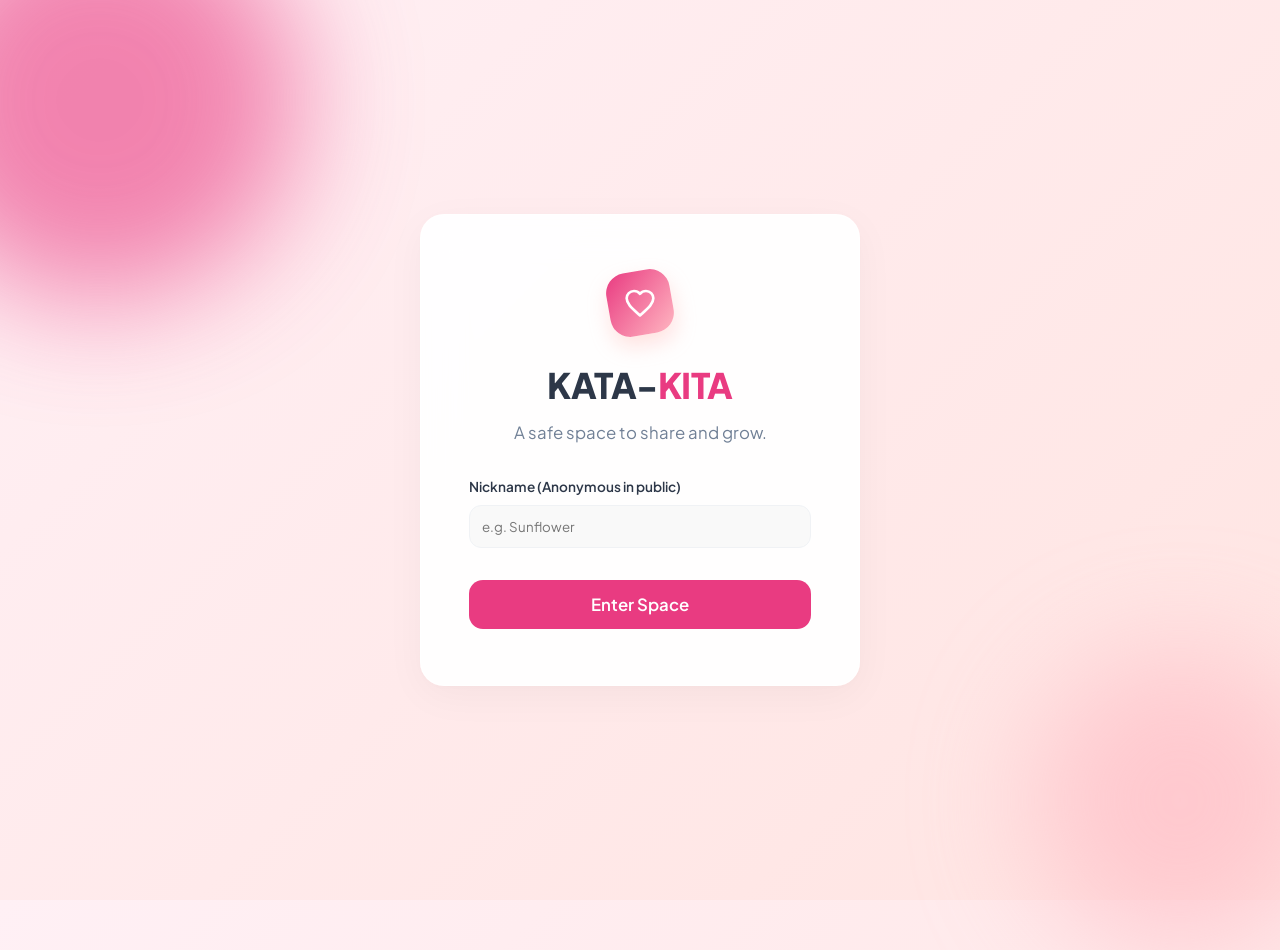
==== pages/beranda.html @ 0129d8e1 "first commit" ====
<!DOCTYPE html>
<html lang="en">

<head>
    <meta charset="UTF-8">
    <meta name="viewport" content="width=device-width, initial-scale=1.0">
    <title>Home - KATA-KITA</title>
    <link rel="stylesheet" href="../css/global.css">
    <link rel="stylesheet" href="../css/beranda.css">
</head>

<body>
    <div class="dashboard-wrapper">
        <!-- Sidebar -->
        <aside class="sidebar">
            <div class="sidebar-logo">
                <svg xmlns="http://www.w3.org/2000/svg" width="28" height="28" viewBox="0 0 24 24" fill="none" stroke="currentColor" stroke-width="2" stroke-linecap="round" stroke-linejoin="round"><path d="M21 15a2 2 0 0 1-2 2H7l-4 4V5a2 2 0 0 1 2-2h14a2 2 0 0 1 2 2z"></path></svg>
                KATA-KITA
            </div>

            <div class="nav-section">
                <p class="nav-label">My Projects</p>
                <ul class="sidebar-nav">
                    <li>
                        <a href="myspace.html">
                            <span class="dot green"></span>
                            <span>My Space</span>
                        </a>
                    </li>
                    <li>
                        <a href="library.html">
                            <span class="dot orange"></span>
                            <span>Education</span>
                        </a>
                    </li>
                    <li>
                        <a href="gratitude.html">
                            <span class="dot purple"></span>
                            <span>Gratitude Wall</span>
                        </a>
                    </li>
                    <li>
                        <a href="comfort.html">
                            <span class="dot blue"></span>
                            <span>Comfort Zone</span>
                        </a>
                    </li>
                    <li>
                        <a href="beranda.html" class="active">
                            <span class="dot pink"></span>
                            <span>Kindness Feed</span>
                        </a>
                    </li>
                </ul>
            </div>

            <div class="sidebar-footer">
                <p class="nav-label">Utilities</p>
                <ul class="sidebar-nav">
                    <li><a href="#"><span class="dot"></span><span>Tasks</span></a></li>
                    <li><a href="#"><span class="dot"></span><span>Settings</span></a></li>
                    <li><a href="#"><span class="dot"></span><span>Rules</span></a></li>
                    <li><a href="#" class="logout-btn" id="logoutBtn"><span>Logout</span></a></li>
                </ul>
            </div>
        </aside>

        <!-- Main Content -->
        <main class="main-view">
            <header class="top-header">
                <div class="header-center header-title">
                    <span class="text-secondary" style="font-family: 'Caveat', cursive; font-size: 1.8rem; color: #4A154B; margin-right: 6px;">Express Feelings,</span> 
                    <span class="text-primary" style="font-size: 1.4rem; font-weight: 800; color: #E93B81;">Nurture the Soul.</span>
                    <span class="emoji-large" style="font-size: 1.5rem; margin-left: 4px;">🌱</span>
                </div>
                <div class="header-right">
                    <div class="header-icons">
                        <span title="Calendar">
                            <svg width="20" height="20" viewBox="0 0 24 24" fill="none" stroke="currentColor" stroke-width="2" stroke-linecap="round" stroke-linejoin="round"><rect x="3" y="4" width="18" height="18" rx="2" ry="2"></rect><line x1="16" y1="2" x2="16" y2="6"></line><line x1="8" y1="2" x2="8" y2="6"></line><line x1="3" y1="10" x2="21" y2="10"></line></svg>
                        </span>
                        <span title="Chat">
                            <svg width="20" height="20" viewBox="0 0 24 24" fill="none" stroke="currentColor" stroke-width="2" stroke-linecap="round" stroke-linejoin="round"><path d="M21 15a2 2 0 0 1-2 2H7l-4 4V5a2 2 0 0 1 2-2h14a2 2 0 0 1 2 2z"></path></svg>
                        </span>
                        <span title="Notifications">
                            <svg width="20" height="20" viewBox="0 0 24 24" fill="none" stroke="currentColor" stroke-width="2" stroke-linecap="round" stroke-linejoin="round"><path d="M18 8A6 6 0 0 0 6 8c0 7-3 9-3 9h18s-3-2-3-9"></path><path d="M13.73 21a2 2 0 0 1-3.46 0"></path></svg>
                        </span>
                    </div>
                    <div class="user-profile">
                        <div class="user-info">
                            <div class="user-name" id="userNameProfile">User</div>
                            <div class="points-badge">
                                <span>⭐</span>
                                <span id="userPoints">0</span> Stars
                            </div>
                        </div>
                        <div class="profile-avatar">👤</div>
                        <svg width="16" height="16" viewBox="0 0 24 24" fill="none" stroke="currentColor" stroke-width="2" stroke-linecap="round" stroke-linejoin="round" style="color: var(--color-text-muted); margin-left: -4px;"><polyline points="6 9 12 15 18 9"></polyline></svg>
                    </div>
                </div>
            </header>

            <div class="page-container animate-fade-in">
                <div class="feed-intro">
                    <h1>Kindness Feed</h1>
                    <p>A small space full of kindness</p>
                </div>

                <div class="feed-filters">
                    <div class="filter-group">
                        <button class="filter-btn active" data-filter="all">All</button>
                        <button class="filter-btn" data-filter="popular">Popular</button>
                        <button class="filter-btn" data-filter="happy">Happy</button>
                        <button class="filter-btn" data-filter="sad">Sad</button>
                    </div>
                </div>

                <div id="feedPosts" class="feed-posts">
                    <!-- Posts populated via JS -->
                </div>
            </div>
        </main>
    </div>

    <!-- Floating Action Button -->
    <button class="fab" id="openComposeBtn">
        <svg xmlns="http://www.w3.org/2000/svg" width="28" height="28" viewBox="0 0 24 24" fill="none" stroke="currentColor" stroke-width="2" stroke-linecap="round" stroke-linejoin="round"><path d="M12 20h9"/><path d="M16.5 3.5a2.121 2.121 0 0 1 3 3L7 19l-4 1 1-4L16.5 3.5z"/></svg>
    </button>

    <!-- Modal for Post Creation -->
    <div id="composeModal" class="modal">
        <div class="modal-content card">
            <h2 class="modal-title">Send Kindness</h2>
            <p class="modal-subtitle">Share words of encouragement anonymously.</p>
            <form id="postForm" class="compose-form">
                <div class="input-group">
                    <label>Post Mood</label>
                    <select id="postMood" required>
                        <option value="happy">Happy ✨</option>
                        <option value="sad">Sad 🌧️</option>
                        <option value="anxious">Anxious 🌪️</option>
                        <option value="comfort">Comforting 🌻</option>
                    </select>
                </div>
                <div class="input-group">
                    <label>Kindness Message</label>
                    <textarea id="postContent" placeholder="Write here..." required rows="4"></textarea>
                </div>
                <div class="modal-actions">
                    <button type="button" class="btn btn-secondary" id="closeModal">Cancel</button>
                    <button type="submit" class="btn btn-primary">Send (+10 pts)</button>
                </div>
            </form>
        </div>
    </div>

    <script src="../js/main.js"></script>
    <script src="../js/forum.js"></script>
</body>
</html>
---- css/global.css ----
@import url('https://fonts.googleapis.com/css2?family=Plus+Jakarta+Sans:wght@400;500;600;700&display=swap');

:root {
  /* Dashboard Color Palette */
  --color-primary: #E93B81; /* Main Pink */
  --color-bg-sidebar: #FFFFFF;
  --color-bg-page: #FDFBFC;
  --color-border: #F0F2F5;
  --color-text-main: #2D3748;
  --color-text-muted: #718096;
  
  /* Additional theme colors for landing/login pages */
  --color-bg-primary: #FFF0F5;
  --color-secondary: #FFE4E1;
  --color-accent: #FFB6C1;
  
  /* Fonts */
  --font-heading: 'Plus Jakarta Sans', sans-serif;
  
  --sidebar-width: 240px;
  --header-height: 72px;
  
  --radius-sm: 8px;
  --radius-md: 16px;
  --radius-lg: 24px;
}

* {
  margin: 0;
  padding: 0;
  box-sizing: border-box;
}

body {
  font-family: 'Plus Jakarta Sans', sans-serif;
  background-color: var(--color-bg-page);
  color: var(--color-text-main);
  line-height: 1.5;
  overflow: hidden; /* Main wrapper handles scrolling */
}

/* Dashboard Wrapper */
.dashboard-wrapper {
  display: flex;
  height: 100vh;
  width: 100vw;
}

/* Sidebar */
.sidebar {
  width: var(--sidebar-width);
  background: var(--color-bg-sidebar);
  border-right: 1px solid var(--color-border);
  display: flex;
  flex-direction: column;
  padding: 32px 0;
  z-index: 100;
}

.sidebar-logo {
  padding: 0 24px;
  margin-bottom: 40px;
  display: flex;
  align-items: center;
  gap: 10px;
  font-family: var(--font-heading);
  font-size: 1.3rem;
  font-weight: 800;
  color: var(--color-primary);
}

.sidebar-logo img {
  height: 48px;
}

.nav-section {
  padding: 0 16px;
  flex-grow: 1;
}

.nav-label {
  font-size: 0.7rem;
  font-weight: 700;
  text-transform: uppercase;
  color: var(--color-text-muted);
  margin-bottom: 12px;
  padding-left: 8px;
  letter-spacing: 0.5px;
}

.sidebar-nav {
  list-style: none;
}

.sidebar-nav li {
  margin-bottom: 4px;
}

.sidebar-nav a {
  display: flex;
  align-items: center;
  gap: 12px;
  padding: 10px 14px;
  border-radius: 12px;
  font-size: 0.9rem;
  font-weight: 600;
  color: var(--color-text-muted);
  transition: all 0.2s ease;
}

.sidebar-nav a:hover {
  background: #FEEFF5;
  color: var(--color-primary);
}

.sidebar-nav a.active {
  background: #FEEDF4;
  color: var(--color-primary);
  font-weight: 600;
}

.dot {
  width: 10px;
  height: 10px;
  border-radius: 50%;
  flex-shrink: 0;
}

.dot.green { background: #48BB78; }
.dot.orange { background: #ED8936; }
.dot.purple { background: #9F7AEA; }
.dot.blue { background: #4299E1; }
.dot.pink { background: #E93B81; }

.sidebar-footer {
  padding: 24px 16px 0;
  border-top: 1px solid var(--color-border);
}

/* Main Content Area */
.main-view {
  flex-grow: 1;
  display: flex;
  flex-direction: column;
  height: 100vh;
  overflow-y: auto;
}

/* Top Header */
.top-header {
  height: var(--header-height);
  display: flex;
  align-items: center;
  justify-content: space-between;
  padding: 0 32px;
  border-bottom: 1px solid var(--color-border);
  background: white;
  position: sticky;
  top: 0;
  z-index: 90;
}

.header-center {
  flex-grow: 1;
  display: flex;
  justify-content: center;
}

.header-center img {
  height: 40px;
}

.header-right {
  display: flex;
  align-items: center;
  gap: 24px;
}

.header-icons {
  display: flex;
  gap: 8px;
  color: var(--color-text-muted);
}

.header-icons span {
  cursor: pointer;
  font-size: 1.25rem;
  transition: all 0.2s ease;
  display: flex;
  align-items: center;
  justify-content: center;
  width: 40px;
  height: 40px;
  border-radius: 50%;
}

.header-icons span:hover {
  background: #F7FAFC;
  color: var(--color-primary);
  transform: translateY(-2px);
}

.user-profile {
  display: flex;
  align-items: center;
  gap: 12px;
}

.user-info {
  display: flex;
  flex-direction: column;
  align-items: flex-end;
}

.user-name {
  font-size: 0.85rem;
  font-weight: 600;
  color: var(--color-text-main);
  line-height: 1.2;
}

.points-badge {
  display: flex;
  align-items: center;
  gap: 4px;
  font-size: 0.75rem;
  color: var(--color-text-muted);
  margin-top: 2px;
}

.points-badge span:first-child {
  color: #F6AD55; /* Yellow star */
}

.profile-avatar {
  width: 40px;
  height: 40px;
  border-radius: 50%;
  background: #E93B81;
  display: flex;
  align-items: center;
  justify-content: center;
  color: white;
  font-size: 1.2rem;
}

/* Container & Page Layout */
.page-container,
.container {
  padding: 32px;
  max-width: 1200px;
  margin: 0 auto;
  width: 100%;
}

.animate-fade-in {
  animation: fadeIn 0.5s ease;
}

@keyframes fadeIn {
  from { opacity: 0; transform: translateY(10px); }
  to { opacity: 1; transform: translateY(0); }
}

/* Common Card */
.card {
  background: white;
  border-radius: var(--radius-md);
  padding: 24px;
  box-shadow: 0 2px 12px rgba(0,0,0,0.04);
  border: 1px solid var(--color-border);
}

/* FAB */
.fab {
  position: fixed;
  bottom: 32px;
  right: 32px;
  width: 64px;
  height: 64px;
  background: var(--color-primary);
  color: white;
  border-radius: 50%;
  border: none;
  cursor: pointer;
  box-shadow: 0 8px 32px rgba(233, 59, 129, 0.3);
  display: flex;
  align-items: center;
  justify-content: center;
  z-index: 200;
  transition: all 0.3s cubic-bezier(0.175, 0.885, 0.32, 1.275);
}

.fab:hover {
  transform: scale(1.1) rotate(5deg);
  box-shadow: 0 10px 25px rgba(233, 59, 129, 0.3);
  border: 2px solid rgba(255, 255, 255, 0.3);
}

/* Responsive */
@media (max-width: 1024px) {
  --sidebar-width: 80px;
  .nav-label, .sidebar-nav span, .user-name { display: none; }
  .sidebar-logo { padding: 0; display: flex; justify-content: center; }
}

/* Legacy Navbar Rules for Non-Dashboard Pages (Backwards Compatibility) */

/* Helper Text Classes */
.text-primary { color: var(--color-primary); }
.text-secondary { color: #6B46C1; }
.text-muted { color: var(--color-text-muted); }
.emoji-large { font-size: 1.8rem; }

/* Header Formatting */
.header-title {
  font-family: var(--font-heading);
  font-size: 1.5rem;
  font-weight: 700;
  display: flex;
  align-items: center;
  gap: 8px;
}

/* Modals */
.modal {
  display: none;
  position: fixed;
  top: 0;
  left: 0;
  width: 100%;
  height: 100%;
  background: rgba(0,0,0,0.5);
  z-index: 1000;
  justify-content: center;
  align-items: center;
}

.modal-content {
  width: 90%;
  max-width: 500px;
  position: relative;
  border-radius: var(--radius-lg);
  padding: 32px;
}

.modal-title {
  font-family: var(--font-heading);
  margin-bottom: 8px;
  color: var(--color-text-main);
}

.modal-subtitle {
  color: var(--color-text-muted);
  font-size: 0.9rem;
  margin-bottom: 20px;
}

/* Form Styles */
.compose-form {
  margin-top: 20px;
}

.input-group {
  margin-bottom: 20px;
  display: flex;
  flex-direction: column;
  gap: 8px;
}

.input-group label {
  font-weight: 600;
  font-size: 0.85rem;
  color: var(--color-text-main);
}

.input-group select,
.input-group input,
.input-group textarea {
  width: 100%;
  padding: 12px;
  border-radius: 12px;
  border: 1px solid var(--color-border);
  background: #f9f9f9;
  font-family: inherit;
  transition: border-color 0.2s ease;
}

.input-group select:focus,
.input-group input:focus,
.input-group textarea:focus {
  outline: none;
  border-color: var(--color-primary);
}

.input-group textarea {
  resize: vertical;
  min-height: 100px;
}

.modal-actions {
  display: flex;
  gap: 12px;
  justify-content: flex-end;
  margin-top: 24px;
}

.btn {
  padding: 10px 24px;
  border-radius: 20px;
  font-weight: 600;
  cursor: pointer;
  transition: all 0.2s ease;
  font-family: inherit;
  border: none;
}

.btn-primary {
  background: var(--color-primary);
  color: white;
}

.btn-primary:hover {
  background: #D53272;
}

.btn-secondary {
  background: white;
  border: 1px solid #ddd;
  color: var(--color-text-main);
}

.btn-secondary:hover {
  background: #f0f0f0;
}
---- css/beranda.css ----
/* beranda.css - Specific styles for the Kindness Feed Dashboard */

.feed-intro h1 {
    font-size: 2rem;
    color: var(--color-primary);
    margin-bottom: 4px;
}

.feed-intro p {
    color: var(--color-text-muted);
    font-size: 1.1rem;
}

.filter-btn {
    font-family: inherit;
    font-weight: 600;
    transition: all 0.2s ease;
    color: var(--color-text-muted);
    border: none;
    background: none;
    padding: 8px 20px;
    border-radius: 20px;
    cursor: pointer;
}

.feed-filters {
    margin-top: 24px;
}

.filter-group {
    display: flex;
    gap: 10px;
    background: white;
    padding: 5px;
    border-radius: 30px;
    box-shadow: 0 2px 10px rgba(0,0,0,0.05);
    width: fit-content;
}


.filter-btn:hover {
    color: var(--color-primary);
}

.filter-btn.active {
    background: var(--color-primary) !important;
    color: white !important;
    box-shadow: 0 4px 12px rgba(233, 59, 129, 0.2);
}

.feed-posts {
    /* Responsive Masonry-like grid */
    display: grid;
    grid-template-columns: repeat(auto-fill, minmax(350px, 1fr));
    gap: 24px;
    margin-top: 32px;
}

/* Post Card Styling to match screenshot */
.post {
    display: flex;
    flex-direction: column;
    padding: 24px;
    position: relative;
    border-radius: var(--radius-md);
    background: white;
    border: 1px solid var(--color-border);
    box-shadow: 0 10px 30px rgba(0,0,0,0.02);
    transition: transform 0.3s ease, box-shadow 0.3s ease;
    min-height: 200px;
}

.post:hover {
    transform: translateY(-4px);
    box-shadow: 0 15px 35px rgba(0,0,0,0.04);
}

.post-header {
    display: flex;
    align-items: center;
    gap: 12px;
    margin-bottom: 20px;
}

.post-avatar {
    width: 48px;
    height: 48px;
    border-radius: 50%;
    background: #FFDDEE;
    color: var(--color-primary);
    display: flex;
    align-items: center;
    justify-content: center;
    font-size: 1.4rem;
}

.post-author {
    font-weight: 700;
    font-size: 1rem;
}

.post-time {
    font-size: 0.8rem;
    color: var(--color-text-muted);
}

.post-content {
    font-size: 1.05rem;
    line-height: 1.6;
    color: #4A5568;
    margin-bottom: 24px;
    flex-grow: 1;
}

.post-footer {
    border-top: 1px solid #F0F2F5;
    padding-top: 16px;
    display: flex;
    gap: 20px;
}

.action-btn {
    display: flex;
    align-items: center;
    gap: 8px;
    background: none;
    border: none;
    cursor: pointer;
    font-size: 0.9rem;
    font-weight: 600;
    color: var(--color-text-muted);
    transition: color 0.2s;
}

.action-btn:hover {
    color: var(--color-primary);
}

.action-btn.liked {
    color: var(--color-primary);
}

.action-btn svg {
    width: 20px;
    height: 20px;
}

/* Specific Sidebar indicator for active page */
.sidebar-nav a.active .dot {
    box-shadow: 0 0 0 4px rgba(233, 59, 129, 0.1);
}

/* Modal Styling */
.modal {
    display: none;
    animation: fadeIn 0.3s ease;
}

.modal-content {
    animation: slideUp 0.3s ease;
}

@keyframes slideUp {
    from { transform: translateY(20px); opacity: 0; }
    to { transform: translateY(0); opacity: 1; }
}

@keyframes fadeIn {
    from { opacity: 0; }
    to { opacity: 1; }
}

/* Responsive Grid */
@media (max-width: 768px) {
    .feed-posts {
        grid-template-columns: 1fr;
    }
}
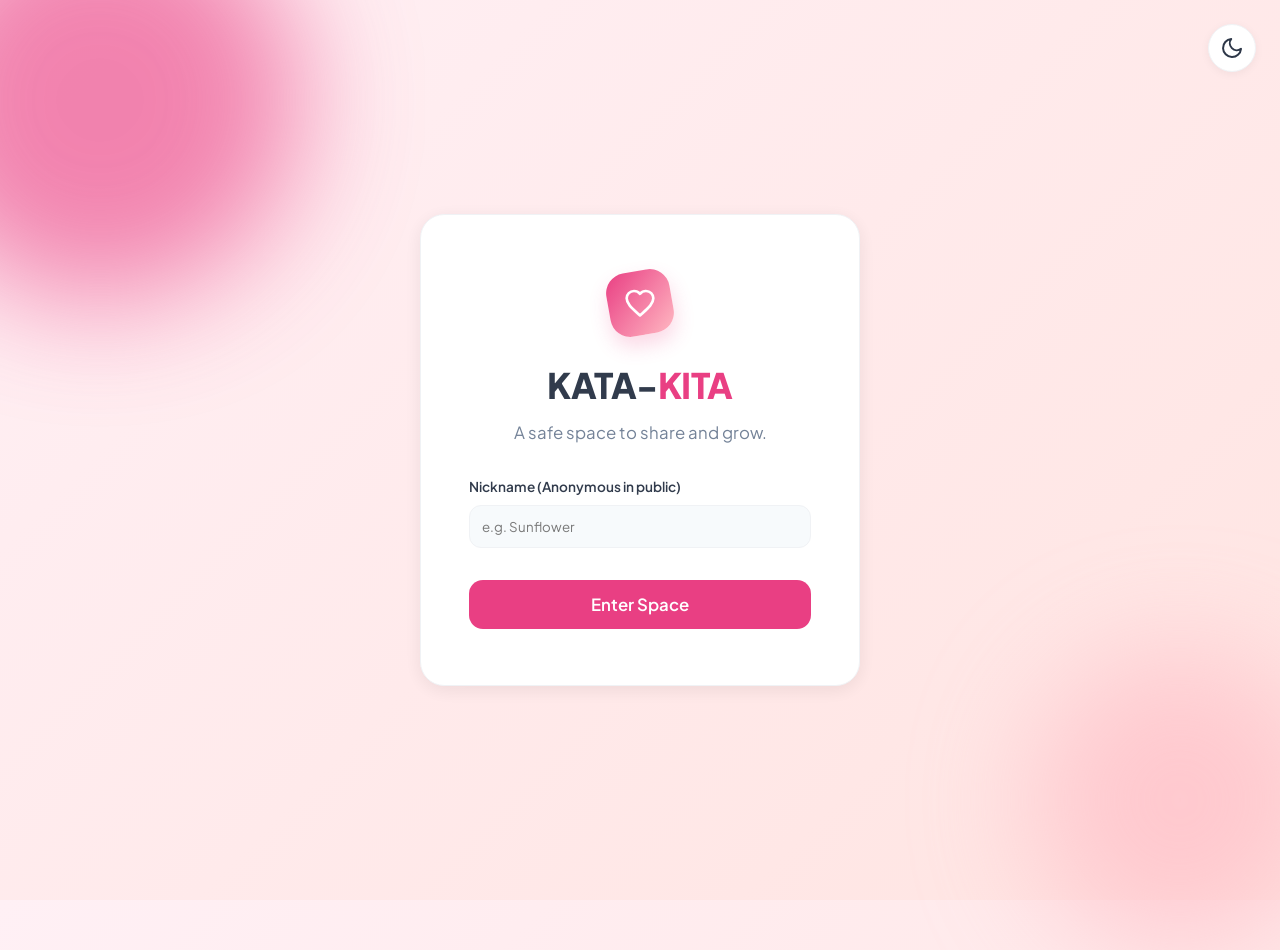
==== commit f7a4295d: "progress1: add feature dark mode and light mode" ====
--- a/pages/beranda.html
+++ b/pages/beranda.html
@@ -69,12 +69,16 @@
         <main class="main-view">
             <header class="top-header">
                 <div class="header-center header-title">
-                    <span class="text-secondary" style="font-family: 'Caveat', cursive; font-size: 1.8rem; color: #4A154B; margin-right: 6px;">Express Feelings,</span> 
-                    <span class="text-primary" style="font-size: 1.4rem; font-weight: 800; color: #E93B81;">Nurture the Soul.</span>
+                    <span class="text-secondary" style="font-family: 'Caveat', cursive; font-size: 1.8rem; margin-right: 6px;">Express Feelings,</span> 
+                    <span class="text-primary" style="font-size: 1.4rem; font-weight: 800;">Nurture the Soul.</span>
                     <span class="emoji-large" style="font-size: 1.5rem; margin-left: 4px;">🌱</span>
                 </div>
                 <div class="header-right">
                     <div class="header-icons">
+                        <span class="theme-toggle-btn" title="Toggle Theme">
+                            <svg class="moon-icon" width="20" height="20" viewBox="0 0 24 24" fill="none" stroke="currentColor" stroke-width="2" stroke-linecap="round" stroke-linejoin="round"><path d="M21 12.79A9 9 0 1 1 11.21 3 7 7 0 0 0 21 12.79z"></path></svg>
+                            <svg class="sun-icon" width="20" height="20" viewBox="0 0 24 24" fill="none" stroke="currentColor" stroke-width="2" stroke-linecap="round" stroke-linejoin="round"><circle cx="12" cy="12" r="5"></circle><line x1="12" y1="1" x2="12" y2="3"></line><line x1="12" y1="21" x2="12" y2="23"></line><line x1="4.22" y1="4.22" x2="5.64" y2="5.64"></line><line x1="18.36" y1="18.36" x2="19.78" y2="19.78"></line><line x1="1" y1="12" x2="3" y2="12"></line><line x1="21" y1="12" x2="23" y2="12"></line><line x1="4.22" y1="19.78" x2="5.64" y2="18.36"></line><line x1="18.36" y1="5.64" x2="19.78" y2="4.22"></line></svg>
+                        </span>
                         <span title="Calendar">
                             <svg width="20" height="20" viewBox="0 0 24 24" fill="none" stroke="currentColor" stroke-width="2" stroke-linecap="round" stroke-linejoin="round"><rect x="3" y="4" width="18" height="18" rx="2" ry="2"></rect><line x1="16" y1="2" x2="16" y2="6"></line><line x1="8" y1="2" x2="8" y2="6"></line><line x1="3" y1="10" x2="21" y2="10"></line></svg>
                         </span>
--- a/css/global.css
+++ b/css/global.css
@@ -1,29 +1,66 @@
 @import url('https://fonts.googleapis.com/css2?family=Plus+Jakarta+Sans:wght@400;500;600;700&display=swap');
 
 :root {
-  /* Dashboard Color Palette */
-  --color-primary: #E93B81; /* Main Pink */
+  /* Dashboard Color Palette - Shared/Constant */
+  --color-primary: #E93B81;
+  /* Main Pink */
+  --font-heading: 'Plus Jakarta Sans', sans-serif;
+
+  --sidebar-width: 240px;
+  --header-height: 72px;
+
+  --radius-sm: 8px;
+  --radius-md: 16px;
+  --radius-lg: 24px;
+
+  --transition-speed: 0.3s;
+}
+
+/* Light Theme (Default) */
+[data-theme="light"],
+:root:not([data-theme="dark"]) {
   --color-bg-sidebar: #FFFFFF;
   --color-bg-page: #FDFBFC;
   --color-border: #F0F2F5;
   --color-text-main: #2D3748;
   --color-text-muted: #718096;
-  
+
   /* Additional theme colors for landing/login pages */
   --color-bg-primary: #FFF0F5;
   --color-secondary: #FFE4E1;
   --color-accent: #FFB6C1;
-  
-  /* Fonts */
-  --font-heading: 'Plus Jakarta Sans', sans-serif;
-  
-  --sidebar-width: 240px;
-  --header-height: 72px;
-  
-  --radius-sm: 8px;
-  --radius-md: 16px;
-  --radius-lg: 24px;
-}
+
+  /* Missing variables used in components */
+  --color-bg-light: #F7FAFC;
+  --color-white: #FFFFFF;
+  --shadow-sm: 0 2px 10px rgba(0, 0, 0, 0.05);
+  --shadow-md: 0 4px 20px rgba(0, 0, 0, 0.08);
+  --header-bg: rgba(255, 255, 255, 0.9);
+  --card-bg: #FFFFFF;
+  --color-secondary-brand: #4A154B;
+}
+
+/* Dark Theme */
+[data-theme="dark"] {
+  --color-bg-sidebar: #1A202C;
+  --color-bg-page: #171923;
+  --color-border: #2D3748;
+  --color-text-main: #EDF2F7;
+  --color-text-muted: #A0AEC0;
+
+  --color-bg-primary: #2D1B24;
+  --color-secondary: #3D2B32;
+  --color-accent: #4D3B40;
+
+  --color-bg-light: #2D3748;
+  --color-white: #2D3748;
+  --shadow-sm: 0 2px 10px rgba(0, 0, 0, 0.3);
+  --shadow-md: 0 4px 20px rgba(0, 0, 0, 0.5);
+  --header-bg: rgba(26, 32, 44, 0.9);
+  --card-bg: #2D3748;
+  --color-secondary-brand: #E9D8FD;
+}
+
 
 * {
   margin: 0;
@@ -36,7 +73,9 @@
   background-color: var(--color-bg-page);
   color: var(--color-text-main);
   line-height: 1.5;
-  overflow: hidden; /* Main wrapper handles scrolling */
+  overflow: hidden;
+  /* Main wrapper handles scrolling */
+  transition: background-color var(--transition-speed) ease, color var(--transition-speed) ease;
 }
 
 /* Dashboard Wrapper */
@@ -126,11 +165,25 @@
   flex-shrink: 0;
 }
 
-.dot.green { background: #48BB78; }
-.dot.orange { background: #ED8936; }
-.dot.purple { background: #9F7AEA; }
-.dot.blue { background: #4299E1; }
-.dot.pink { background: #E93B81; }
+.dot.green {
+  background: #48BB78;
+}
+
+.dot.orange {
+  background: #ED8936;
+}
+
+.dot.purple {
+  background: #9F7AEA;
+}
+
+.dot.blue {
+  background: #4299E1;
+}
+
+.dot.pink {
+  background: #E93B81;
+}
 
 .sidebar-footer {
   padding: 24px 16px 0;
@@ -154,10 +207,12 @@
   justify-content: space-between;
   padding: 0 32px;
   border-bottom: 1px solid var(--color-border);
-  background: white;
+  background: var(--header-bg);
+  backdrop-filter: blur(10px);
   position: sticky;
   top: 0;
   z-index: 90;
+  transition: background var(--transition-speed) ease, border var(--transition-speed) ease;
 }
 
 .header-center {
@@ -229,7 +284,8 @@
 }
 
 .points-badge span:first-child {
-  color: #F6AD55; /* Yellow star */
+  color: #F6AD55;
+  /* Yellow star */
 }
 
 .profile-avatar {
@@ -258,17 +314,25 @@
 }
 
 @keyframes fadeIn {
-  from { opacity: 0; transform: translateY(10px); }
-  to { opacity: 1; transform: translateY(0); }
+  from {
+    opacity: 0;
+    transform: translateY(10px);
+  }
+
+  to {
+    opacity: 1;
+    transform: translateY(0);
+  }
 }
 
 /* Common Card */
 .card {
-  background: white;
+  background: var(--card-bg);
   border-radius: var(--radius-md);
   padding: 24px;
-  box-shadow: 0 2px 12px rgba(0,0,0,0.04);
+  box-shadow: var(--shadow-sm);
   border: 1px solid var(--color-border);
+  transition: background var(--transition-speed) ease, border var(--transition-speed) ease, box-shadow var(--transition-speed) ease;
 }
 
 /* FAB */
@@ -299,18 +363,41 @@
 
 /* Responsive */
 @media (max-width: 1024px) {
-  --sidebar-width: 80px;
-  .nav-label, .sidebar-nav span, .user-name { display: none; }
-  .sidebar-logo { padding: 0; display: flex; justify-content: center; }
+  :root {
+    --sidebar-width: 80px;
+  }
+
+  .nav-label,
+  .sidebar-nav span,
+  .user-name {
+    display: none;
+  }
+
+  .sidebar-logo {
+    padding: 0;
+    display: flex;
+    justify-content: center;
+  }
 }
 
 /* Legacy Navbar Rules for Non-Dashboard Pages (Backwards Compatibility) */
 
 /* Helper Text Classes */
-.text-primary { color: var(--color-primary); }
-.text-secondary { color: #6B46C1; }
-.text-muted { color: var(--color-text-muted); }
-.emoji-large { font-size: 1.8rem; }
+.text-primary {
+  color: var(--color-primary);
+}
+
+.text-secondary {
+  color: var(--color-secondary-brand);
+}
+
+.text-muted {
+  color: var(--color-text-muted);
+}
+
+.emoji-large {
+  font-size: 1.8rem;
+}
 
 /* Header Formatting */
 .header-title {
@@ -330,7 +417,7 @@
   left: 0;
   width: 100%;
   height: 100%;
-  background: rgba(0,0,0,0.5);
+  background: rgba(0, 0, 0, 0.5);
   z-index: 1000;
   justify-content: center;
   align-items: center;
@@ -381,9 +468,10 @@
   padding: 12px;
   border-radius: 12px;
   border: 1px solid var(--color-border);
-  background: #f9f9f9;
+  background: var(--color-bg-light);
+  color: var(--color-text-main);
   font-family: inherit;
-  transition: border-color 0.2s ease;
+  transition: border-color 0.2s ease, background var(--transition-speed) ease, color var(--transition-speed) ease;
 }
 
 .input-group select:focus,
@@ -425,12 +513,32 @@
 }
 
 .btn-secondary {
-  background: white;
-  border: 1px solid #ddd;
+  background: var(--card-bg);
+  border: 1px solid var(--color-border);
   color: var(--color-text-main);
 }
 
 .btn-secondary:hover {
-  background: #f0f0f0;
-}
-
+  background: var(--color-bg-light);
+}
+
+/* Theme Toggle Specifics */
+.theme-toggle-btn .sun-icon {
+  display: none;
+}
+
+.theme-toggle-btn .moon-icon {
+  display: block;
+}
+
+[data-theme="dark"] .theme-toggle-btn .sun-icon {
+  display: block;
+}
+
+[data-theme="dark"] .theme-toggle-btn .moon-icon {
+  display: none;
+}
+
+[data-theme="dark"] .theme-toggle-btn {
+  color: #F6AD55;
+}
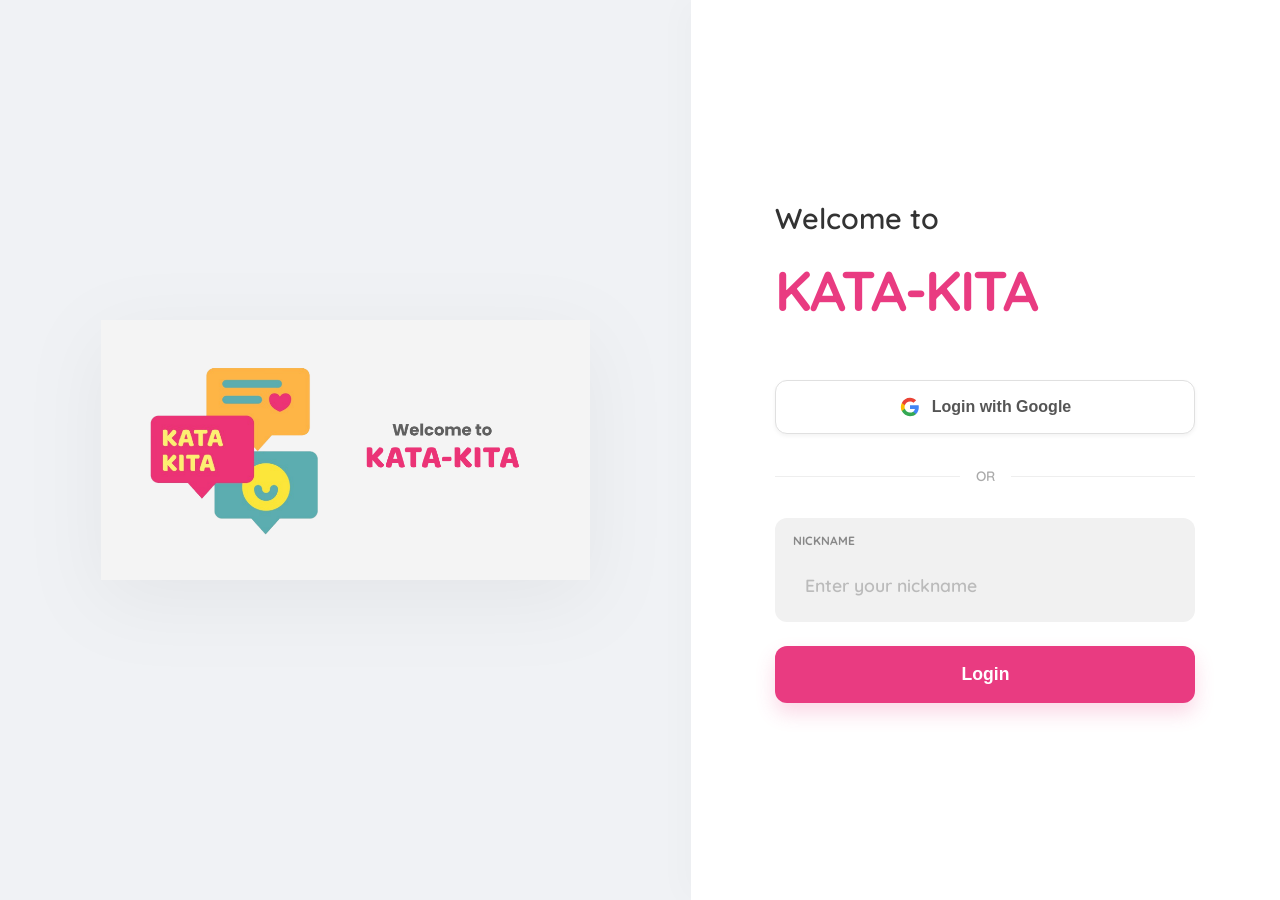
==== commit 5fc51483: "exiaedit" ====
--- a/pages/beranda.html
+++ b/pages/beranda.html
@@ -7,6 +7,8 @@
     <title>Home - KATA-KITA</title>
     <link rel="stylesheet" href="../css/global.css">
     <link rel="stylesheet" href="../css/beranda.css">
+    <script src="../js/translations.js"></script>
+    <script src="../js/main.js" defer></script>
 </head>
 
 <body>
@@ -14,53 +16,51 @@
         <!-- Sidebar -->
         <aside class="sidebar">
             <div class="sidebar-logo">
-                <svg xmlns="http://www.w3.org/2000/svg" width="28" height="28" viewBox="0 0 24 24" fill="none" stroke="currentColor" stroke-width="2" stroke-linecap="round" stroke-linejoin="round"><path d="M21 15a2 2 0 0 1-2 2H7l-4 4V5a2 2 0 0 1 2-2h14a2 2 0 0 1 2 2z"></path></svg>
-                KATA-KITA
+                <img src="../images/KATA-KITA.png" alt="KATA-KITA Logo">
             </div>
 
             <div class="nav-section">
-                <p class="nav-label">My Projects</p>
+                
                 <ul class="sidebar-nav">
                     <li>
                         <a href="myspace.html">
                             <span class="dot green"></span>
-                            <span>My Space</span>
+                            <span data-i18n="nav_myspace">My Space</span>
                         </a>
                     </li>
                     <li>
                         <a href="library.html">
                             <span class="dot orange"></span>
-                            <span>Education</span>
+                            <span data-i18n="nav_library">Education</span>
                         </a>
                     </li>
                     <li>
                         <a href="gratitude.html">
                             <span class="dot purple"></span>
-                            <span>Gratitude Wall</span>
+                            <span data-i18n="nav_gratitude">Gratitude Wall</span>
                         </a>
                     </li>
                     <li>
                         <a href="comfort.html">
                             <span class="dot blue"></span>
-                            <span>Comfort Zone</span>
+                            <span data-i18n="nav_comfort">Comfort Zone</span>
                         </a>
                     </li>
                     <li>
                         <a href="beranda.html" class="active">
                             <span class="dot pink"></span>
-                            <span>Kindness Feed</span>
+                            <span data-i18n="nav_home">Kindness Feed</span>
                         </a>
                     </li>
                 </ul>
             </div>
 
             <div class="sidebar-footer">
-                <p class="nav-label">Utilities</p>
                 <ul class="sidebar-nav">
-                    <li><a href="#"><span class="dot"></span><span>Tasks</span></a></li>
-                    <li><a href="#"><span class="dot"></span><span>Settings</span></a></li>
-                    <li><a href="#"><span class="dot"></span><span>Rules</span></a></li>
-                    <li><a href="#" class="logout-btn" id="logoutBtn"><span>Logout</span></a></li>
+                    <li><a href="settings.html"><svg width="20" height="20" viewBox="0 0 24 24" fill="none" stroke="currentColor" stroke-width="2" stroke-linecap="round" stroke-linejoin="round" class="sidebar-icon"><circle cx="12" cy="12" r="3"></circle><path d="M19.4 15a1.65 1.65 0 0 0 .33 1.82l.06.06a2 2 0 0 1 0 2.83 2 2 0 0 1-2.83 0l-.06-.06a1.65 1.65 0 0 0-1.82-.33 1.65 1.65 0 0 0-1 1.51V21a2 2 0 0 1-2 2 2 2 0 0 1-2-2v-.09A1.65 1.65 0 0 0 9 19.4a1.65 1.65 0 0 0-1.82.33l-.06.06a2 2 0 0 1-2.83 0 2 2 0 0 1 0-2.83l.06-.06a1.65 1.65 0 0 0 .33-1.82 1.65 1.65 0 0 0-1.51-1H3a2 2 0 0 1-2-2 2 2 0 0 1 2-2h.09A1.65 1.65 0 0 0 4.6 9a1.65 1.65 0 0 0-.33-1.82l-.06-.06a2 2 0 0 1 0-2.83 2 2 0 0 1 2.83 0l.06.06a1.65 1.65 0 0 0 1.82.33H9a1.65 1.65 0 0 0 1-1.51V3a2 2 0 0 1 2-2 2 2 0 0 1 2 2v.09a1.65 1.65 0 0 0 1 1.51 1.65 1.65 0 0 0 1.82-.33l.06-.06a2 2 0 0 1 2.83 0 2 2 0 0 1 0 2.83l-.06.06a1.65 1.65 0 0 0-.33 1.82V9a1.65 1.65 0 0 0 1.51 1H21a2 2 0 0 1 2 2 2 2 0 0 1-2 2h-.09a1.65 1.65 0 0 0-1.51 1z"></path></svg><span data-i18n="nav_settings">Settings</span></a></li>
+                    <li><a href="rules.html"><svg width="20" height="20" viewBox="0 0 24 24" fill="none" stroke="currentColor" stroke-width="2" stroke-linecap="round" stroke-linejoin="round" class="sidebar-icon"><rect x="3" y="3" width="7" height="7"></rect><rect x="14" y="3" width="7" height="7"></rect><rect x="14" y="14" width="7" height="7"></rect><rect x="3" y="14" width="7" height="7"></rect></svg><span data-i18n="nav_rules">Rules</span></a></li>
+                    <li><a href="tasks.html"><svg width="20" height="20" viewBox="0 0 24 24" fill="none" stroke="currentColor" stroke-width="2" stroke-linecap="round" stroke-linejoin="round" class="sidebar-icon"><polyline points="9 11 12 14 22 4"></polyline><path d="M21 12v7a2 2 0 0 1-2 2H5a2 2 0 0 1-2-2V5a2 2 0 0 1 2-2h11"></path></svg><span data-i18n="nav_tasks">Tasks</span></a></li>
+                    <li><a href="#" class="logout-btn" id="logoutBtn"><span data-i18n="nav_logout">Logout</span></a></li>
                 </ul>
             </div>
         </aside>
@@ -69,52 +69,75 @@
         <main class="main-view">
             <header class="top-header">
                 <div class="header-center header-title">
-                    <span class="text-secondary" style="font-family: 'Caveat', cursive; font-size: 1.8rem; margin-right: 6px;">Express Feelings,</span> 
-                    <span class="text-primary" style="font-size: 1.4rem; font-weight: 800;">Nurture the Soul.</span>
-                    <span class="emoji-large" style="font-size: 1.5rem; margin-left: 4px;">🌱</span>
                 </div>
                 <div class="header-right">
                     <div class="header-icons">
                         <span class="theme-toggle-btn" title="Toggle Theme">
-                            <svg class="moon-icon" width="20" height="20" viewBox="0 0 24 24" fill="none" stroke="currentColor" stroke-width="2" stroke-linecap="round" stroke-linejoin="round"><path d="M21 12.79A9 9 0 1 1 11.21 3 7 7 0 0 0 21 12.79z"></path></svg>
-                            <svg class="sun-icon" width="20" height="20" viewBox="0 0 24 24" fill="none" stroke="currentColor" stroke-width="2" stroke-linecap="round" stroke-linejoin="round"><circle cx="12" cy="12" r="5"></circle><line x1="12" y1="1" x2="12" y2="3"></line><line x1="12" y1="21" x2="12" y2="23"></line><line x1="4.22" y1="4.22" x2="5.64" y2="5.64"></line><line x1="18.36" y1="18.36" x2="19.78" y2="19.78"></line><line x1="1" y1="12" x2="3" y2="12"></line><line x1="21" y1="12" x2="23" y2="12"></line><line x1="4.22" y1="19.78" x2="5.64" y2="18.36"></line><line x1="18.36" y1="5.64" x2="19.78" y2="4.22"></line></svg>
+                            <svg class="moon-icon" width="20" height="20" viewBox="0 0 24 24" fill="none"
+                                stroke="currentColor" stroke-width="2" stroke-linecap="round" stroke-linejoin="round">
+                                <path d="M21 12.79A9 9 0 1 1 11.21 3 7 7 0 0 0 21 12.79z"></path>
+                            </svg>
+                            <svg class="sun-icon" width="20" height="20" viewBox="0 0 24 24" fill="none"
+                                stroke="currentColor" stroke-width="2" stroke-linecap="round" stroke-linejoin="round">
+                                <circle cx="12" cy="12" r="5"></circle>
+                                <line x1="12" y1="1" x2="12" y2="3"></line>
+                                <line x1="12" y1="21" x2="12" y2="23"></line>
+                                <line x1="4.22" y1="4.22" x2="5.64" y2="5.64"></line>
+                                <line x1="18.36" y1="18.36" x2="19.78" y2="19.78"></line>
+                                <line x1="1" y1="12" x2="3" y2="12"></line>
+                                <line x1="21" y1="12" x2="23" y2="12"></line>
+                                <line x1="4.22" y1="19.78" x2="5.64" y2="18.36"></line>
+                                <line x1="18.36" y1="5.64" x2="19.78" y2="4.22"></line>
+                            </svg>
                         </span>
-                        <span title="Calendar">
-                            <svg width="20" height="20" viewBox="0 0 24 24" fill="none" stroke="currentColor" stroke-width="2" stroke-linecap="round" stroke-linejoin="round"><rect x="3" y="4" width="18" height="18" rx="2" ry="2"></rect><line x1="16" y1="2" x2="16" y2="6"></line><line x1="8" y1="2" x2="8" y2="6"></line><line x1="3" y1="10" x2="21" y2="10"></line></svg>
+                        <span title="Calendar" id="headerCalendar">
+                            <svg width="20" height="20" viewBox="0 0 24 24" fill="none" stroke="currentColor"
+                                stroke-width="2" stroke-linecap="round" stroke-linejoin="round">
+                                <rect x="3" y="4" width="18" height="18" rx="2" ry="2"></rect>
+                                <line x1="16" y1="2" x2="16" y2="6"></line>
+                                <line x1="8" y1="2" x2="8" y2="6"></line>
+                                <line x1="3" y1="10" x2="21" y2="10"></line>
+                            </svg>
                         </span>
-                        <span title="Chat">
-                            <svg width="20" height="20" viewBox="0 0 24 24" fill="none" stroke="currentColor" stroke-width="2" stroke-linecap="round" stroke-linejoin="round"><path d="M21 15a2 2 0 0 1-2 2H7l-4 4V5a2 2 0 0 1 2-2h14a2 2 0 0 1 2 2z"></path></svg>
-                        </span>
-                        <span title="Notifications">
-                            <svg width="20" height="20" viewBox="0 0 24 24" fill="none" stroke="currentColor" stroke-width="2" stroke-linecap="round" stroke-linejoin="round"><path d="M18 8A6 6 0 0 0 6 8c0 7-3 9-3 9h18s-3-2-3-9"></path><path d="M13.73 21a2 2 0 0 1-3.46 0"></path></svg>
+                        <span title="Notifications" id="headerNotif">
+                            <svg width="20" height="20" viewBox="0 0 24 24" fill="none" stroke="currentColor"
+                                stroke-width="2" stroke-linecap="round" stroke-linejoin="round">
+                                <path d="M18 8A6 6 0 0 0 6 8c0 7-3 9-3 9h18s-3-2-3-9"></path>
+                                <path d="M13.73 21a2 2 0 0 1-3.46 0"></path>
+                            </svg>
                         </span>
                     </div>
-                    <div class="user-profile">
+                    <div class="user-profile" onclick="window.location.href='settings.html'">
                         <div class="user-info">
                             <div class="user-name" id="userNameProfile">User</div>
                             <div class="points-badge">
                                 <span>⭐</span>
-                                <span id="userPoints">0</span> Stars
+                                <span id="userPoints">0</span> <span data-i18n="header_stars">Stars</span>
                             </div>
                         </div>
                         <div class="profile-avatar">👤</div>
-                        <svg width="16" height="16" viewBox="0 0 24 24" fill="none" stroke="currentColor" stroke-width="2" stroke-linecap="round" stroke-linejoin="round" style="color: var(--color-text-muted); margin-left: -4px;"><polyline points="6 9 12 15 18 9"></polyline></svg>
+                        <svg width="16" height="16" viewBox="0 0 24 24" fill="none" stroke="currentColor"
+                            style="color: var(--color-text-muted); margin-left: -4px;">
+                            <polyline points="6 9 12 15 18 9"></polyline>
+                        </svg>
                     </div>
                 </div>
             </header>
 
             <div class="page-container animate-fade-in">
                 <div class="feed-intro">
-                    <h1>Kindness Feed</h1>
-                    <p>A small space full of kindness</p>
+                    <h1 style="color: var(--color-text-main); font-size: 3.2rem; font-weight: 800; margin: 0 0 16px 0;" id="homeNameGreeting">
+                        Hello, User!</h1>
+                    <h1 data-i18n="home_title" style="font-size: 1.8rem;">Kindness Feed</h1>
+                    <p data-i18n="home_subtitle">A small space full of kindness</p>
                 </div>
 
                 <div class="feed-filters">
                     <div class="filter-group">
-                        <button class="filter-btn active" data-filter="all">All</button>
-                        <button class="filter-btn" data-filter="popular">Popular</button>
-                        <button class="filter-btn" data-filter="happy">Happy</button>
-                        <button class="filter-btn" data-filter="sad">Sad</button>
+                        <button class="filter-btn active" data-filter="all" data-i18n="home_filter_all">All</button>
+                        <button class="filter-btn" data-filter="popular" data-i18n="home_filter_popular">Popular</button>
+                        <button class="filter-btn" data-filter="happy" data-i18n="home_filter_happy">Happy</button>
+                        <button class="filter-btn" data-filter="sad" data-i18n="home_filter_sad">Sad</button>
                     </div>
                 </div>
 
@@ -127,7 +150,11 @@
 
     <!-- Floating Action Button -->
     <button class="fab" id="openComposeBtn">
-        <svg xmlns="http://www.w3.org/2000/svg" width="28" height="28" viewBox="0 0 24 24" fill="none" stroke="currentColor" stroke-width="2" stroke-linecap="round" stroke-linejoin="round"><path d="M12 20h9"/><path d="M16.5 3.5a2.121 2.121 0 0 1 3 3L7 19l-4 1 1-4L16.5 3.5z"/></svg>
+        <svg xmlns="http://www.w3.org/2000/svg" width="28" height="28" viewBox="0 0 24 24" fill="none"
+            stroke="currentColor" stroke-width="2" stroke-linecap="round" stroke-linejoin="round">
+            <path d="M12 20h9" />
+            <path d="M16.5 3.5a2.121 2.121 0 0 1 3 3L7 19l-4 1 1-4L16.5 3.5z" />
+        </svg>
     </button>
 
     <!-- Modal for Post Creation -->
@@ -157,7 +184,37 @@
         </div>
     </div>
 
+    <!-- Modal for Delete Confirmation -->
+    <div id="deleteConfirmModal" class="modal">
+        <div class="modal-content card" style="max-width: 400px; text-align: center;">
+            <h2 class="modal-title" style="color: var(--color-primary); margin-bottom: 12px;">Delete Post</h2>
+            <p class="modal-subtitle" style="margin-bottom: 24px;">Are you sure you want to delete this post? This action cannot be undone.</p>
+            <div class="modal-actions" style="justify-content: center;">
+                <button type="button" class="btn btn-secondary" id="cancelDeleteBtn">Cancel</button>
+                <button type="button" class="btn btn-primary" id="confirmDeleteBtn" style="background-color: #ef4444; color: white;">Delete</button>
+            </div>
+        </div>
+    </div>
+
+    <!-- Modal for Edit Post -->
+    <div id="editPostModal" class="modal">
+        <div class="modal-content card">
+            <h2 class="modal-title">Edit Post</h2>
+            <form id="editPostForm" class="compose-form">
+                <div class="input-group">
+                    <label>Kindness Message</label>
+                    <textarea id="editPostContent" required rows="4"></textarea>
+                </div>
+                <div class="modal-actions">
+                    <button type="button" class="btn btn-secondary" id="closeEditModalBtn">Cancel</button>
+                    <button type="submit" class="btn btn-primary">Save Changes</button>
+                </div>
+            </form>
+        </div>
+    </div>
+
     <script src="../js/main.js"></script>
     <script src="../js/forum.js"></script>
 </body>
-</html>+
+</html>
--- a/css/global.css
+++ b/css/global.css
@@ -1,19 +1,25 @@
-@import url('https://fonts.googleapis.com/css2?family=Plus+Jakarta+Sans:wght@400;500;600;700&display=swap');
+@import url('https://fonts.googleapis.com/css2?family=Fredoka:wght@300;400;500;600;700&family=Quicksand:wght@300;400;500;600;700&display=swap');
 
 :root {
   /* Dashboard Color Palette - Shared/Constant */
   --color-primary: #E93B81;
   /* Main Pink */
-  --font-heading: 'Plus Jakarta Sans', sans-serif;
-
-  --sidebar-width: 240px;
-  --header-height: 72px;
+  --font-heading: 'Fredoka', sans-serif;
+
+  --sidebar-width: 260px;
+  --header-height: 64px;
 
   --radius-sm: 8px;
   --radius-md: 16px;
   --radius-lg: 24px;
 
   --transition-speed: 0.3s;
+
+  /* Mood Tracker Colors (Light Default) */
+  --color-mood-bar-bg: #E8F5E9;
+  --color-mood-cal-bg: #F3E8FF;
+  --color-gauge-track: #EEEEEE;
+  --color-calendar-day: #FFFFFF;
 }
 
 /* Light Theme (Default) */
@@ -30,14 +36,20 @@
   --color-secondary: #FFE4E1;
   --color-accent: #FFB6C1;
 
-  /* Missing variables used in components */
+  /* Additional theme colors for components */
   --color-bg-light: #F7FAFC;
+  --color-bg-secondary: #F3F0FF;
+  --color-input-bg: #FFFFFF;
+  --color-card-alt: #F8F7FF;
   --color-white: #FFFFFF;
   --shadow-sm: 0 2px 10px rgba(0, 0, 0, 0.05);
   --shadow-md: 0 4px 20px rgba(0, 0, 0, 0.08);
   --header-bg: rgba(255, 255, 255, 0.9);
   --card-bg: #FFFFFF;
   --color-secondary-brand: #4A154B;
+  --color-nav-hover: #FEEFF5;
+  --color-nav-active: #FEEDF4;
+  --color-icon-hover: #F7FAFC;
 }
 
 /* Dark Theme */
@@ -49,16 +61,30 @@
   --color-text-muted: #A0AEC0;
 
   --color-bg-primary: #2D1B24;
+  --color-bg-secondary: #2D3748;
+  /* Darker secondary for settings */
+  --color-input-bg: #1A202C;
+  --color-card-alt: #2D3748;
   --color-secondary: #3D2B32;
   --color-accent: #4D3B40;
 
   --color-bg-light: #2D3748;
-  --color-white: #2D3748;
+  --color-white: #4A5568;
   --shadow-sm: 0 2px 10px rgba(0, 0, 0, 0.3);
   --shadow-md: 0 4px 20px rgba(0, 0, 0, 0.5);
   --header-bg: rgba(26, 32, 44, 0.9);
-  --card-bg: #2D3748;
+  --card-bg: #1A202C;
   --color-secondary-brand: #E9D8FD;
+
+  /* Nav Hover states */
+  --color-nav-hover: #2D1B24;
+  --color-nav-active: #3D2B32;
+  --color-icon-hover: #2D3748;
+
+  --color-mood-bar-bg: #1B2E1B;
+  --color-mood-cal-bg: #211B2E;
+  --color-gauge-track: #2D3748;
+  --color-calendar-day: #2D3748;
 }
 
 
@@ -69,13 +95,29 @@
 }
 
 body {
-  font-family: 'Plus Jakarta Sans', sans-serif;
+  font-family: 'Quicksand', sans-serif;
+  font-weight: 700;
+  font-size: 1.15rem;
   background-color: var(--color-bg-page);
   color: var(--color-text-main);
   line-height: 1.5;
-  overflow: hidden;
-  /* Main wrapper handles scrolling */
-  transition: background-color var(--transition-speed) ease, color var(--transition-speed) ease;
+  overflow-x: hidden;
+}
+
+a {
+  text-decoration: none;
+  color: inherit;
+}
+
+/* Remove global transition that causes flashing on page load */
+/* Transitions will be handled by specific components or during theme toggle only */
+
+.card {
+  background: var(--card-bg);
+  border-radius: var(--radius-md);
+  border: 1px solid var(--color-border);
+  box-shadow: var(--shadow-sm);
+  transition: transform 0.3s ease, box-shadow 0.3s ease, background-color 0.3s ease;
 }
 
 /* Dashboard Wrapper */
@@ -92,24 +134,44 @@
   border-right: 1px solid var(--color-border);
   display: flex;
   flex-direction: column;
-  padding: 32px 0;
+  padding: 24px 0;
   z-index: 100;
-}
-
+  box-shadow: 4px 0 24px rgba(0, 0, 0, 0.02);
+  /* Soft shadow for depth */
+}
+
+--sidebar-width: 240px;
+--header-height: 64px;
+
+/* ... */
 .sidebar-logo {
-  padding: 0 24px;
-  margin-bottom: 40px;
-  display: flex;
-  align-items: center;
-  gap: 10px;
-  font-family: var(--font-heading);
-  font-size: 1.3rem;
-  font-weight: 800;
-  color: var(--color-primary);
+  padding: 8px;
+  margin-bottom: 32px;
+  display: flex;
+  align-items: center;
+  justify-content: center;
+  background: transparent !important;
+  margin-left: 10px;
+  margin-right: 10px;
 }
 
 .sidebar-logo img {
-  height: 48px;
+  width: 100%;
+  height: auto;
+  max-height: 120px;
+  /* Maximum visibility */
+  object-fit: contain;
+  mix-blend-mode: multiply;
+}
+
+[data-theme="dark"] .sidebar-logo {
+  background: transparent;
+  box-shadow: none;
+}
+
+[data-theme="dark"] .sidebar-logo img {
+  filter: invert(1) hue-rotate(180deg) brightness(1.2) contrast(1.1);
+  mix-blend-mode: normal;
 }
 
 .nav-section {
@@ -118,13 +180,7 @@
 }
 
 .nav-label {
-  font-size: 0.7rem;
-  font-weight: 700;
-  text-transform: uppercase;
-  color: var(--color-text-muted);
-  margin-bottom: 12px;
-  padding-left: 8px;
-  letter-spacing: 0.5px;
+  display: none;
 }
 
 .sidebar-nav {
@@ -139,21 +195,38 @@
   display: flex;
   align-items: center;
   gap: 12px;
-  padding: 10px 14px;
-  border-radius: 12px;
-  font-size: 0.9rem;
+  padding: 12px 14px;
+  border-radius: 14px;
+  font-size: 0.95rem;
   font-weight: 600;
   color: var(--color-text-muted);
   transition: all 0.2s ease;
+  position: relative;
+}
+
+.sidebar-nav a::after {
+  content: '...';
+  position: absolute;
+  right: 14px;
+  font-size: 1.2rem;
+  line-height: 0;
+  margin-top: -4px;
+  opacity: 0;
+  transition: opacity 0.2s ease;
+}
+
+.sidebar-nav a:hover::after,
+.sidebar-nav a.active::after {
+  opacity: 1;
 }
 
 .sidebar-nav a:hover {
-  background: #FEEFF5;
+  background: var(--color-nav-hover);
   color: var(--color-primary);
 }
 
 .sidebar-nav a.active {
-  background: #FEEDF4;
+  background: var(--color-nav-active);
   color: var(--color-primary);
   font-weight: 600;
 }
@@ -201,11 +274,11 @@
 
 /* Top Header */
 .top-header {
-  height: var(--header-height);
+  height: 80px;
   display: flex;
   align-items: center;
   justify-content: space-between;
-  padding: 0 32px;
+  padding: 0 24px;
   border-bottom: 1px solid var(--color-border);
   background: var(--header-bg);
   backdrop-filter: blur(10px);
@@ -239,18 +312,23 @@
 
 .header-icons span {
   cursor: pointer;
-  font-size: 1.25rem;
+  font-size: 1.5rem;
   transition: all 0.2s ease;
   display: flex;
   align-items: center;
   justify-content: center;
-  width: 40px;
-  height: 40px;
+  width: 48px;
+  height: 48px;
   border-radius: 50%;
 }
 
+.header-icons span svg {
+  width: 24px;
+  height: 24px;
+}
+
 .header-icons span:hover {
-  background: #F7FAFC;
+  background: var(--color-icon-hover);
   color: var(--color-primary);
   transform: translateY(-2px);
 }
@@ -258,7 +336,20 @@
 .user-profile {
   display: flex;
   align-items: center;
-  gap: 12px;
+  gap: 16px;
+  cursor: pointer;
+  padding: 6px 14px;
+  border-radius: 24px;
+  transition: all 0.2s ease;
+}
+
+.user-profile:hover {
+  background: var(--color-icon-hover);
+}
+
+.user-profile svg {
+  width: 20px;
+  height: 20px;
 }
 
 .user-info {
@@ -268,8 +359,8 @@
 }
 
 .user-name {
-  font-size: 0.85rem;
-  font-weight: 600;
+  font-size: 1.05rem;
+  font-weight: 700;
   color: var(--color-text-main);
   line-height: 1.2;
 }
@@ -277,10 +368,10 @@
 .points-badge {
   display: flex;
   align-items: center;
-  gap: 4px;
-  font-size: 0.75rem;
+  gap: 6px;
+  font-size: 0.85rem;
   color: var(--color-text-muted);
-  margin-top: 2px;
+  margin-top: 4px;
 }
 
 .points-badge span:first-child {
@@ -289,28 +380,39 @@
 }
 
 .profile-avatar {
-  width: 40px;
-  height: 40px;
+  width: 44px;
+  height: 44px;
   border-radius: 50%;
-  background: #E93B81;
+  background: var(--color-secondary);
   display: flex;
   align-items: center;
   justify-content: center;
   color: white;
-  font-size: 1.2rem;
+  font-size: 1rem;
+  border: 1.5px solid white;
+  box-shadow: 0 2px 6px rgba(0, 0, 0, 0.05);
+  overflow: hidden;
+}
+
+.profile-avatar img {
+  width: 100%;
+  height: 100%;
+  object-fit: cover;
 }
 
 /* Container & Page Layout */
 .page-container,
 .container {
-  padding: 32px;
-  max-width: 1200px;
+  padding: 24px;
+  max-width: 1100px;
   margin: 0 auto;
   width: 100%;
 }
 
 .animate-fade-in {
-  animation: fadeIn 0.5s ease;
+  animation: none !important;
+  opacity: 1 !important;
+  transform: none !important;
 }
 
 @keyframes fadeIn {
@@ -541,4 +643,85 @@
 
 [data-theme="dark"] .theme-toggle-btn {
   color: #F6AD55;
+}
+
+/* Custom Modal Popup */
+.custom-modal-overlay {
+  position: fixed;
+  top: 0;
+  left: 0;
+  width: 100%;
+  height: 100%;
+  background: rgba(0, 0, 0, 0.4);
+  backdrop-filter: blur(4px);
+  display: flex;
+  align-items: center;
+  justify-content: center;
+  z-index: 1000;
+  opacity: 0;
+  visibility: hidden;
+  transition: all 0.3s ease;
+}
+
+.custom-modal-overlay.active {
+  opacity: 1;
+  visibility: visible;
+}
+
+.custom-modal {
+  background: var(--color-bg-sidebar);
+  width: 90%;
+  max-width: 400px;
+  padding: 32px;
+  border-radius: var(--radius-lg);
+  box-shadow: 0 20px 40px rgba(0, 0, 0, 0.2);
+  transform: translateY(20px);
+  transition: all 0.3s cubic-bezier(0.34, 1.56, 0.64, 1);
+  text-align: center;
+}
+
+.custom-modal-overlay.active .custom-modal {
+  transform: translateY(0);
+}
+
+.modal-icon {
+  font-size: 3rem;
+  margin-bottom: 20px;
+  display: block;
+}
+
+.modal-title {
+  font-size: 1.5rem;
+  font-weight: 700;
+  color: var(--color-text-main);
+  margin-bottom: 12px;
+}
+
+.modal-body {
+  font-size: 1rem;
+  color: var(--color-text-muted);
+  line-height: 1.6;
+  margin-bottom: 28px;
+}
+
+.modal-close-btn {
+  background: var(--color-primary);
+  color: white;
+  border: none;
+  padding: 12px 32px;
+  border-radius: 12px;
+  font-weight: 600;
+  cursor: pointer;
+  transition: all 0.2s ease;
+  width: 100%;
+}
+
+.modal-close-btn:hover {
+  filter: brightness(1.1);
+  transform: translateY(-2px);
+  box-shadow: 0 4px 12px rgba(233, 59, 129, 0.3);
+}
+
+[data-theme="dark"] .custom-modal {
+  border: 1px solid rgba(255, 255, 255, 0.1);
 }
--- a/css/beranda.css
+++ b/css/beranda.css
@@ -30,10 +30,10 @@
 .filter-group {
     display: flex;
     gap: 10px;
-    background: white;
+    background: var(--card-bg);
     padding: 5px;
     border-radius: 30px;
-    box-shadow: 0 2px 10px rgba(0,0,0,0.05);
+    box-shadow: var(--shadow-sm);
     width: fit-content;
 }
 
@@ -63,16 +63,16 @@
     padding: 24px;
     position: relative;
     border-radius: var(--radius-md);
-    background: white;
+    background: var(--card-bg);
     border: 1px solid var(--color-border);
-    box-shadow: 0 10px 30px rgba(0,0,0,0.02);
+    box-shadow: var(--shadow-sm);
     transition: transform 0.3s ease, box-shadow 0.3s ease;
     min-height: 200px;
 }
 
 .post:hover {
     transform: translateY(-4px);
-    box-shadow: 0 15px 35px rgba(0,0,0,0.04);
+    box-shadow: 0 15px 35px rgba(0, 0, 0, 0.04);
 }
 
 .post-header {
@@ -86,7 +86,7 @@
     width: 48px;
     height: 48px;
     border-radius: 50%;
-    background: #FFDDEE;
+    background: var(--color-secondary);
     color: var(--color-primary);
     display: flex;
     align-items: center;
@@ -107,13 +107,13 @@
 .post-content {
     font-size: 1.05rem;
     line-height: 1.6;
-    color: #4A5568;
+    color: var(--color-text-main);
     margin-bottom: 24px;
     flex-grow: 1;
 }
 
 .post-footer {
-    border-top: 1px solid #F0F2F5;
+    border-top: 1px solid var(--color-border);
     padding-top: 16px;
     display: flex;
     gap: 20px;
@@ -161,13 +161,47 @@
 }
 
 @keyframes slideUp {
-    from { transform: translateY(20px); opacity: 0; }
-    to { transform: translateY(0); opacity: 1; }
+    from {
+        transform: translateY(20px);
+        opacity: 0;
+    }
+
+    to {
+        transform: translateY(0);
+        opacity: 1;
+    }
 }
 
 @keyframes fadeIn {
-    from { opacity: 0; }
-    to { opacity: 1; }
+    from {
+        opacity: 0;
+    }
+
+    to {
+        opacity: 1;
+    }
+}
+
+/* Floating Heart Animation */
+.floating-heart {
+    position: absolute;
+    width: 24px;
+    height: 24px;
+    color: var(--color-primary);
+    pointer-events: none;
+    animation: floatUp 1s cubic-bezier(0.25, 0.46, 0.45, 0.94) forwards;
+    z-index: 50;
+}
+
+@keyframes floatUp {
+    0% {
+        transform: translateY(0) scale(1);
+        opacity: 1;
+    }
+    100% {
+        transform: translateY(-50px) scale(1.5);
+        opacity: 0;
+    }
 }
 
 /* Responsive Grid */
@@ -175,4 +209,4 @@
     .feed-posts {
         grid-template-columns: 1fr;
     }
-}
+}
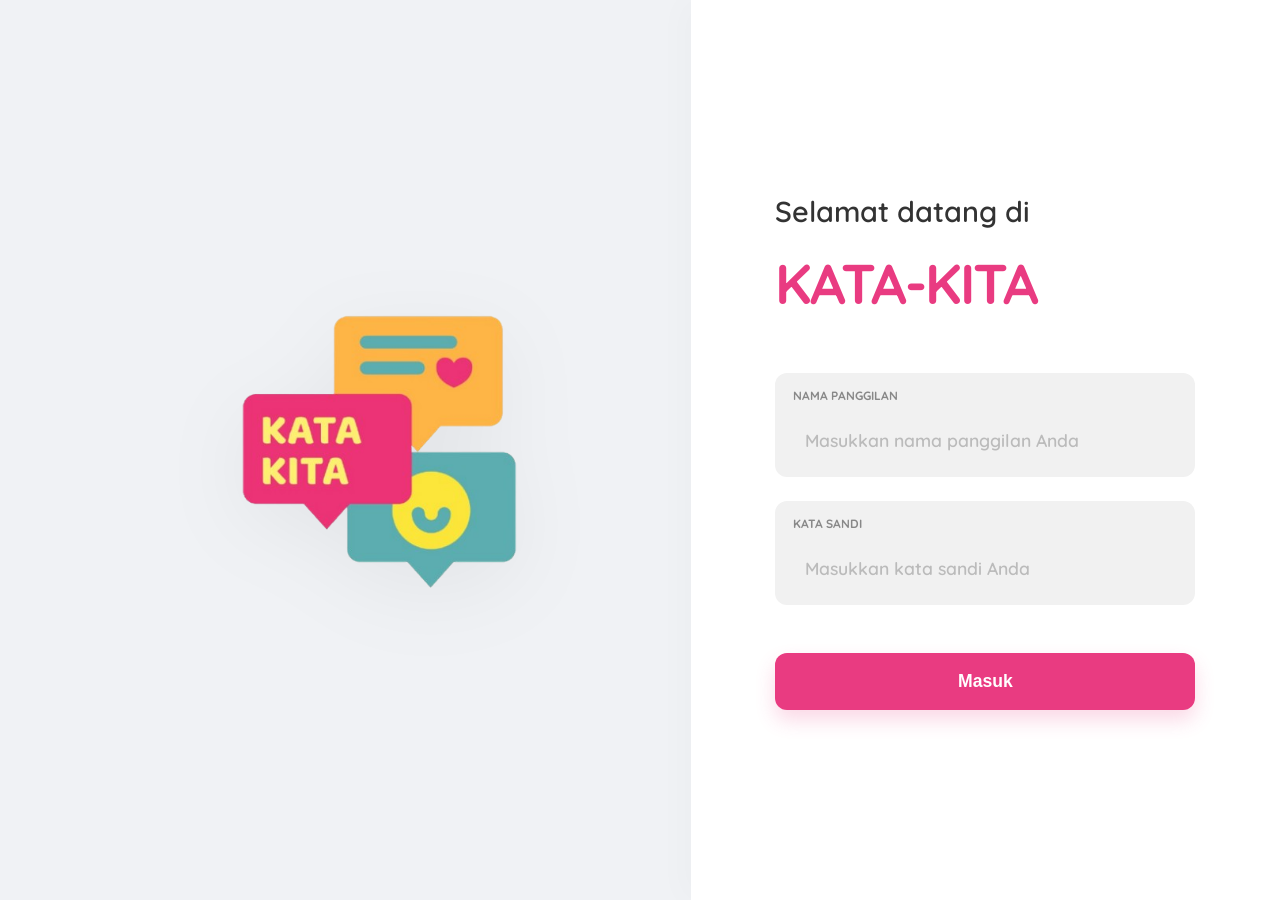
==== commit 74a36886: "progress2: fix bug language" ====
--- a/pages/beranda.html
+++ b/pages/beranda.html
@@ -9,6 +9,13 @@
     <link rel="stylesheet" href="../css/beranda.css">
     <script src="../js/translations.js"></script>
     <script src="../js/main.js" defer></script>
+
+    <script>
+        const theme = localStorage.getItem('katakita_theme') || 'light';
+        document.documentElement.setAttribute('data-theme', theme);
+        const lang = localStorage.getItem('katakita_language') || 'id';
+        if (lang !== 'en') { document.write('<style id="lang-hide">body { visibility: hidden; }</style>'); }
+    </script>
 </head>
 
 <body>
--- a/css/global.css
+++ b/css/global.css
@@ -140,9 +140,6 @@
   /* Soft shadow for depth */
 }
 
---sidebar-width: 240px;
---header-height: 64px;
-
 /* ... */
 .sidebar-logo {
   padding: 8px;
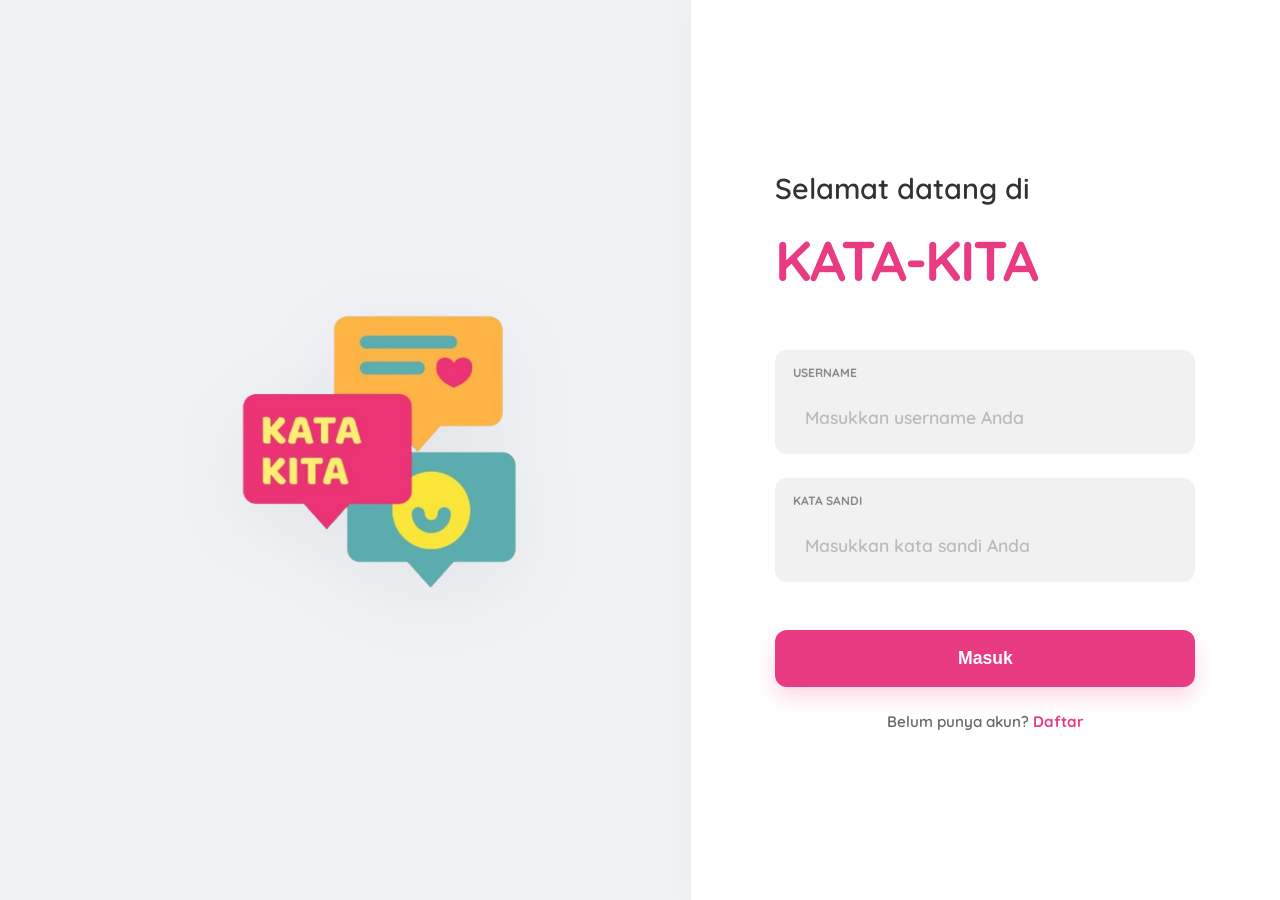
==== commit c783ad5f: "progress4: fix bug initialize database API" ====
--- a/pages/beranda.html
+++ b/pages/beranda.html
@@ -8,6 +8,7 @@
     <link rel="stylesheet" href="../css/global.css">
     <link rel="stylesheet" href="../css/beranda.css">
     <script src="../js/translations.js"></script>
+    <script src="../js/api.js"></script>
     <script src="../js/main.js" defer></script>
 
     <script>
@@ -27,7 +28,7 @@
             </div>
 
             <div class="nav-section">
-                
+
                 <ul class="sidebar-nav">
                     <li>
                         <a href="myspace.html">
@@ -64,10 +65,30 @@
 
             <div class="sidebar-footer">
                 <ul class="sidebar-nav">
-                    <li><a href="settings.html"><svg width="20" height="20" viewBox="0 0 24 24" fill="none" stroke="currentColor" stroke-width="2" stroke-linecap="round" stroke-linejoin="round" class="sidebar-icon"><circle cx="12" cy="12" r="3"></circle><path d="M19.4 15a1.65 1.65 0 0 0 .33 1.82l.06.06a2 2 0 0 1 0 2.83 2 2 0 0 1-2.83 0l-.06-.06a1.65 1.65 0 0 0-1.82-.33 1.65 1.65 0 0 0-1 1.51V21a2 2 0 0 1-2 2 2 2 0 0 1-2-2v-.09A1.65 1.65 0 0 0 9 19.4a1.65 1.65 0 0 0-1.82.33l-.06.06a2 2 0 0 1-2.83 0 2 2 0 0 1 0-2.83l.06-.06a1.65 1.65 0 0 0 .33-1.82 1.65 1.65 0 0 0-1.51-1H3a2 2 0 0 1-2-2 2 2 0 0 1 2-2h.09A1.65 1.65 0 0 0 4.6 9a1.65 1.65 0 0 0-.33-1.82l-.06-.06a2 2 0 0 1 0-2.83 2 2 0 0 1 2.83 0l.06.06a1.65 1.65 0 0 0 1.82.33H9a1.65 1.65 0 0 0 1-1.51V3a2 2 0 0 1 2-2 2 2 0 0 1 2 2v.09a1.65 1.65 0 0 0 1 1.51 1.65 1.65 0 0 0 1.82-.33l.06-.06a2 2 0 0 1 2.83 0 2 2 0 0 1 0 2.83l-.06.06a1.65 1.65 0 0 0-.33 1.82V9a1.65 1.65 0 0 0 1.51 1H21a2 2 0 0 1 2 2 2 2 0 0 1-2 2h-.09a1.65 1.65 0 0 0-1.51 1z"></path></svg><span data-i18n="nav_settings">Settings</span></a></li>
-                    <li><a href="rules.html"><svg width="20" height="20" viewBox="0 0 24 24" fill="none" stroke="currentColor" stroke-width="2" stroke-linecap="round" stroke-linejoin="round" class="sidebar-icon"><rect x="3" y="3" width="7" height="7"></rect><rect x="14" y="3" width="7" height="7"></rect><rect x="14" y="14" width="7" height="7"></rect><rect x="3" y="14" width="7" height="7"></rect></svg><span data-i18n="nav_rules">Rules</span></a></li>
-                    <li><a href="tasks.html"><svg width="20" height="20" viewBox="0 0 24 24" fill="none" stroke="currentColor" stroke-width="2" stroke-linecap="round" stroke-linejoin="round" class="sidebar-icon"><polyline points="9 11 12 14 22 4"></polyline><path d="M21 12v7a2 2 0 0 1-2 2H5a2 2 0 0 1-2-2V5a2 2 0 0 1 2-2h11"></path></svg><span data-i18n="nav_tasks">Tasks</span></a></li>
-                    <li><a href="#" class="logout-btn" id="logoutBtn"><span data-i18n="nav_logout">Logout</span></a></li>
+                    <li><a href="settings.html"><svg width="20" height="20" viewBox="0 0 24 24" fill="none"
+                                stroke="currentColor" stroke-width="2" stroke-linecap="round" stroke-linejoin="round"
+                                class="sidebar-icon">
+                                <circle cx="12" cy="12" r="3"></circle>
+                                <path
+                                    d="M19.4 15a1.65 1.65 0 0 0 .33 1.82l.06.06a2 2 0 0 1 0 2.83 2 2 0 0 1-2.83 0l-.06-.06a1.65 1.65 0 0 0-1.82-.33 1.65 1.65 0 0 0-1 1.51V21a2 2 0 0 1-2 2 2 2 0 0 1-2-2v-.09A1.65 1.65 0 0 0 9 19.4a1.65 1.65 0 0 0-1.82.33l-.06.06a2 2 0 0 1-2.83 0 2 2 0 0 1 0-2.83l.06-.06a1.65 1.65 0 0 0 .33-1.82 1.65 1.65 0 0 0-1.51-1H3a2 2 0 0 1-2-2 2 2 0 0 1 2-2h.09A1.65 1.65 0 0 0 4.6 9a1.65 1.65 0 0 0-.33-1.82l-.06-.06a2 2 0 0 1 0-2.83 2 2 0 0 1 2.83 0l.06.06a1.65 1.65 0 0 0 1.82.33H9a1.65 1.65 0 0 0 1-1.51V3a2 2 0 0 1 2-2 2 2 0 0 1 2 2v.09a1.65 1.65 0 0 0 1 1.51 1.65 1.65 0 0 0 1.82-.33l.06-.06a2 2 0 0 1 2.83 0 2 2 0 0 1 0 2.83l-.06.06a1.65 1.65 0 0 0-.33 1.82V9a1.65 1.65 0 0 0 1.51 1H21a2 2 0 0 1 2 2 2 2 0 0 1-2 2h-.09a1.65 1.65 0 0 0-1.51 1z">
+                                </path>
+                            </svg><span data-i18n="nav_settings">Settings</span></a></li>
+                    <li><a href="rules.html"><svg width="20" height="20" viewBox="0 0 24 24" fill="none"
+                                stroke="currentColor" stroke-width="2" stroke-linecap="round" stroke-linejoin="round"
+                                class="sidebar-icon">
+                                <rect x="3" y="3" width="7" height="7"></rect>
+                                <rect x="14" y="3" width="7" height="7"></rect>
+                                <rect x="14" y="14" width="7" height="7"></rect>
+                                <rect x="3" y="14" width="7" height="7"></rect>
+                            </svg><span data-i18n="nav_rules">Rules</span></a></li>
+                    <li><a href="tasks.html"><svg width="20" height="20" viewBox="0 0 24 24" fill="none"
+                                stroke="currentColor" stroke-width="2" stroke-linecap="round" stroke-linejoin="round"
+                                class="sidebar-icon">
+                                <polyline points="9 11 12 14 22 4"></polyline>
+                                <path d="M21 12v7a2 2 0 0 1-2 2H5a2 2 0 0 1-2-2V5a2 2 0 0 1 2-2h11"></path>
+                            </svg><span data-i18n="nav_tasks">Tasks</span></a></li>
+                    <li><a href="#" class="logout-btn" id="logoutBtn"><span data-i18n="nav_logout">Logout</span></a>
+                    </li>
                 </ul>
             </div>
         </aside>
@@ -133,7 +154,8 @@
 
             <div class="page-container animate-fade-in">
                 <div class="feed-intro">
-                    <h1 style="color: var(--color-text-main); font-size: 3.2rem; font-weight: 800; margin: 0 0 16px 0;" id="homeNameGreeting">
+                    <h1 style="color: var(--color-text-main); font-size: 3.2rem; font-weight: 800; margin: 0 0 16px 0;"
+                        id="homeNameGreeting">
                         Hello, User!</h1>
                     <h1 data-i18n="home_title" style="font-size: 1.8rem;">Kindness Feed</h1>
                     <p data-i18n="home_subtitle">A small space full of kindness</p>
@@ -142,9 +164,15 @@
                 <div class="feed-filters">
                     <div class="filter-group">
                         <button class="filter-btn active" data-filter="all" data-i18n="home_filter_all">All</button>
-                        <button class="filter-btn" data-filter="popular" data-i18n="home_filter_popular">Popular</button>
+                        <button class="filter-btn" data-filter="popular"
+                            data-i18n="home_filter_popular">Popular</button>
                         <button class="filter-btn" data-filter="happy" data-i18n="home_filter_happy">Happy</button>
                         <button class="filter-btn" data-filter="sad" data-i18n="home_filter_sad">Sad</button>
+                        <button class="filter-btn" data-filter="anxious"
+                            data-i18n="home_filter_anxious">Anxious</button>
+                        <button class="filter-btn" data-filter="comfort"
+                            data-i18n="home_filter_comfort">Comfort</button>
+                        <button class="filter-btn" data-filter="angry" data-i18n="home_filter_angry">Angry</button>
                     </div>
                 </div>
 
@@ -177,6 +205,7 @@
                         <option value="sad">Sad 🌧️</option>
                         <option value="anxious">Anxious 🌪️</option>
                         <option value="comfort">Comforting 🌻</option>
+                        <option value="angry">Angry 🔥</option>
                     </select>
                 </div>
                 <div class="input-group">
@@ -195,10 +224,12 @@
     <div id="deleteConfirmModal" class="modal">
         <div class="modal-content card" style="max-width: 400px; text-align: center;">
             <h2 class="modal-title" style="color: var(--color-primary); margin-bottom: 12px;">Delete Post</h2>
-            <p class="modal-subtitle" style="margin-bottom: 24px;">Are you sure you want to delete this post? This action cannot be undone.</p>
+            <p class="modal-subtitle" style="margin-bottom: 24px;">Are you sure you want to delete this post? This
+                action cannot be undone.</p>
             <div class="modal-actions" style="justify-content: center;">
                 <button type="button" class="btn btn-secondary" id="cancelDeleteBtn">Cancel</button>
-                <button type="button" class="btn btn-primary" id="confirmDeleteBtn" style="background-color: #ef4444; color: white;">Delete</button>
+                <button type="button" class="btn btn-primary" id="confirmDeleteBtn"
+                    style="background-color: #ef4444; color: white;">Delete</button>
             </div>
         </div>
     </div>
@@ -220,8 +251,7 @@
         </div>
     </div>
 
-    <script src="../js/main.js"></script>
     <script src="../js/forum.js"></script>
 </body>
 
-</html>
+</html>
--- a/css/global.css
+++ b/css/global.css
@@ -104,6 +104,11 @@
   overflow-x: hidden;
 }
 
+.username-pink {
+  color: var(--color-primary);
+  font-weight: 700;
+}
+
 a {
   text-decoration: none;
   color: inherit;
@@ -199,22 +204,6 @@
   color: var(--color-text-muted);
   transition: all 0.2s ease;
   position: relative;
-}
-
-.sidebar-nav a::after {
-  content: '...';
-  position: absolute;
-  right: 14px;
-  font-size: 1.2rem;
-  line-height: 0;
-  margin-top: -4px;
-  opacity: 0;
-  transition: opacity 0.2s ease;
-}
-
-.sidebar-nav a:hover::after,
-.sidebar-nav a.active::after {
-  opacity: 1;
 }
 
 .sidebar-nav a:hover {
--- a/css/beranda.css
+++ b/css/beranda.css
@@ -14,7 +14,7 @@
 .filter-btn {
     font-family: inherit;
     font-weight: 600;
-    transition: all 0.2s ease;
+    transition: all 0.3s cubic-bezier(0.4, 0, 0.2, 1);
     color: var(--color-text-muted);
     border: none;
     background: none;
@@ -37,15 +37,49 @@
     width: fit-content;
 }
 
-
 .filter-btn:hover {
     color: var(--color-primary);
+    transform: translateY(-2px);
 }
 
 .filter-btn.active {
-    background: var(--color-primary) !important;
     color: white !important;
-    box-shadow: 0 4px 12px rgba(233, 59, 129, 0.2);
+    transform: translateY(-2px);
+}
+
+.filter-btn[data-filter="all"].active {
+    background: linear-gradient(135deg, #E93B81 0%, #FF8EBC 100%) !important;
+    box-shadow: 0 8px 20px rgba(233, 59, 129, 0.25);
+}
+
+.filter-btn[data-filter="popular"].active {
+    background: linear-gradient(135deg, #FF6B6B 0%, #FF8E53 100%) !important;
+    box-shadow: 0 8px 20px rgba(255, 107, 107, 0.25);
+}
+
+.filter-btn[data-filter="happy"].active {
+    background: linear-gradient(135deg, #F59E0B 0%, #FBBF24 100%) !important;
+    box-shadow: 0 8px 20px rgba(245, 158, 11, 0.25);
+}
+
+.filter-btn[data-filter="sad"].active {
+    background: linear-gradient(135deg, #3B82F6 0%, #60A5FA 100%) !important;
+    box-shadow: 0 8px 20px rgba(59, 130, 246, 0.25);
+}
+
+.filter-btn[data-filter="anxious"].active {
+    background: linear-gradient(135deg, #8B5CF6 0%, #A78BFA 100%) !important;
+    box-shadow: 0 8px 20px rgba(139, 92, 246, 0.25);
+}
+
+.filter-btn[data-filter="comfort"].active {
+    background: linear-gradient(135deg, #EC4899 0%, #F472B6 100%) !important;
+    box-shadow: 0 8px 20px rgba(236, 72, 153, 0.25);
+}
+
+.filter-btn[data-filter="angry"].active {
+    background: linear-gradient(135deg, #EF4444 0%, #F87171 100%) !important;
+    box-shadow: 0 8px 20px rgba(239, 68, 68, 0.25);
 }
 
 .feed-posts {
@@ -209,4 +243,199 @@
     .feed-posts {
         grid-template-columns: 1fr;
     }
+}
+
+/* --- Kindness Feed Mood-Specific Cards & Highlight --- */
+
+/* Happy Card Theme (Warm Yellow-Gold) */
+.post.post-happy {
+    background: linear-gradient(135deg, #FFFDF2 0%, #FFFCE8 100%);
+    border: 1px solid rgba(245, 158, 11, 0.3);
+    box-shadow: 0 6px 20px rgba(245, 158, 11, 0.08);
+}
+.post.post-happy .post-avatar {
+    background: rgba(245, 158, 11, 0.15) !important;
+    color: #D97706 !important;
+}
+.post.post-happy .post-author {
+    color: #B45309;
+}
+.post.post-happy .post-content {
+    color: #451A03;
+    font-weight: 500;
+}
+.post.post-happy:hover {
+    box-shadow: 0 12px 30px rgba(245, 158, 11, 0.18);
+    transform: translateY(-6px);
+}
+
+/* Sad Card Theme (Calming Sea Blue) */
+.post.post-sad {
+    background: linear-gradient(135deg, #F0F9FF 0%, #E0F2FE 100%);
+    border: 1px solid rgba(59, 130, 246, 0.3);
+    box-shadow: 0 6px 20px rgba(59, 130, 246, 0.08);
+}
+.post.post-sad .post-avatar {
+    background: rgba(59, 130, 246, 0.15) !important;
+    color: #2563EB !important;
+}
+.post.post-sad .post-author {
+    color: #1D4ED8;
+}
+.post.post-sad .post-content {
+    color: #1E3A8A;
+    font-weight: 500;
+}
+.post.post-sad:hover {
+    box-shadow: 0 12px 30px rgba(59, 130, 246, 0.18);
+    transform: translateY(-6px);
+}
+
+/* Anxious Card Theme (Soothing Lavender Purple) */
+.post.post-anxious {
+    background: linear-gradient(135deg, #FAF5FF 0%, #F3E8FF 100%);
+    border: 1px solid rgba(139, 92, 246, 0.3);
+    box-shadow: 0 6px 20px rgba(139, 92, 246, 0.08);
+}
+.post.post-anxious .post-avatar {
+    background: rgba(139, 92, 246, 0.15) !important;
+    color: #7C3AED !important;
+}
+.post.post-anxious .post-author {
+    color: #6D28D9;
+}
+.post.post-anxious .post-content {
+    color: #4C1D95;
+    font-weight: 500;
+}
+.post.post-anxious:hover {
+    box-shadow: 0 12px 30px rgba(139, 92, 246, 0.18);
+    transform: translateY(-6px);
+}
+
+/* Comforting / Standard Card Theme (Blooming Rose Pink) */
+.post.post-comfort {
+    background: linear-gradient(135deg, #FFF1F2 0%, #FFE4E6 100%);
+    border: 1px solid rgba(244, 63, 94, 0.3);
+    box-shadow: 0 6px 20px rgba(244, 63, 94, 0.08);
+}
+.post.post-comfort .post-avatar {
+    background: rgba(244, 63, 94, 0.15) !important;
+    color: #E11D48 !important;
+}
+.post.post-comfort .post-author {
+    color: #BE123C;
+}
+.post.post-comfort .post-content {
+    color: #881337;
+    font-weight: 500;
+}
+.post.post-comfort:hover {
+    box-shadow: 0 12px 30px rgba(244, 63, 94, 0.18);
+    transform: translateY(-6px);
+}
+
+/* Angry Card Theme (Soft Fiery Coral Red) */
+.post.post-angry {
+    background: linear-gradient(135deg, #FFF5F5 0%, #FFEBEB 100%);
+    border: 1px solid rgba(239, 68, 68, 0.3);
+    box-shadow: 0 6px 20px rgba(239, 68, 68, 0.08);
+}
+.post.post-angry .post-avatar {
+    background: rgba(239, 68, 68, 0.15) !important;
+    color: #EF4444 !important;
+}
+.post.post-angry .post-author {
+    color: #DC2626;
+}
+.post.post-angry .post-content {
+    color: #7F1D1D;
+    font-weight: 500;
+}
+.post.post-angry:hover {
+    box-shadow: 0 12px 30px rgba(239, 68, 68, 0.18);
+    transform: translateY(-6px);
+}
+
+/* Highlight Post Style (Stunning Glowing Pink/Gold Card) */
+.post.highlight-post {
+    background: linear-gradient(135deg, #FFF5F7 0%, #FFF0F5 50%, #FFF9E6 100%) !important;
+    border: 2px solid #FF8EBC !important;
+    box-shadow: 0 12px 30px rgba(233, 59, 129, 0.2) !important;
+    position: relative;
+    overflow: hidden;
+}
+.post.highlight-post::after {
+    content: '';
+    position: absolute;
+    top: 0;
+    right: 0;
+    width: 60px;
+    height: 60px;
+    background: linear-gradient(135deg, transparent 50%, rgba(255, 142, 188, 0.15) 50%);
+    pointer-events: none;
+}
+.post.highlight-post:hover {
+    transform: translateY(-6px);
+    box-shadow: 0 16px 36px rgba(233, 59, 129, 0.3) !important;
+}
+
+/* --- Dark Mode Theme Tuning for Mood Cards & Highlight --- */
+[data-theme="dark"] .post.post-happy {
+    background: linear-gradient(135deg, #251B12 0%, #15100B 100%) !important;
+    border: 1px solid rgba(245, 158, 11, 0.4) !important;
+    box-shadow: 0 6px 20px rgba(245, 158, 11, 0.15) !important;
+}
+[data-theme="dark"] .post.post-happy .post-author { color: #FCD34D !important; }
+[data-theme="dark"] .post.post-happy .post-content { color: #FFFBEB !important; }
+[data-theme="dark"] .post.post-happy .post-avatar { background: rgba(245, 158, 11, 0.25) !important; color: #FBBF24 !important; }
+[data-theme="dark"] .post.post-happy:hover { box-shadow: 0 12px 30px rgba(245, 158, 11, 0.3) !important; }
+
+[data-theme="dark"] .post.post-sad {
+    background: linear-gradient(135deg, #0C1E30 0%, #06101B 100%) !important;
+    border: 1px solid rgba(59, 130, 246, 0.4) !important;
+    box-shadow: 0 6px 20px rgba(59, 130, 246, 0.15) !important;
+}
+[data-theme="dark"] .post.post-sad .post-author { color: #93C5FD !important; }
+[data-theme="dark"] .post.post-sad .post-content { color: #EFF6FF !important; }
+[data-theme="dark"] .post.post-sad .post-avatar { background: rgba(59, 130, 246, 0.25) !important; color: #60A5FA !important; }
+[data-theme="dark"] .post.post-sad:hover { box-shadow: 0 12px 30px rgba(59, 130, 246, 0.3) !important; }
+
+[data-theme="dark"] .post.post-anxious {
+    background: linear-gradient(135deg, #181126 0%, #0C0814 100%) !important;
+    border: 1px solid rgba(139, 92, 246, 0.4) !important;
+    box-shadow: 0 6px 20px rgba(139, 92, 246, 0.15) !important;
+}
+[data-theme="dark"] .post.post-anxious .post-author { color: #C084FC !important; }
+[data-theme="dark"] .post.post-anxious .post-content { color: #FAF5FF !important; }
+[data-theme="dark"] .post.post-anxious .post-avatar { background: rgba(139, 92, 246, 0.25) !important; color: #A78BFA !important; }
+[data-theme="dark"] .post.post-anxious:hover { box-shadow: 0 12px 30px rgba(139, 92, 246, 0.3) !important; }
+
+[data-theme="dark"] .post.post-comfort {
+    background: linear-gradient(135deg, #240C1A 0%, #12060D 100%) !important;
+    border: 1px solid rgba(244, 63, 94, 0.4) !important;
+    box-shadow: 0 6px 20px rgba(244, 63, 94, 0.15) !important;
+}
+[data-theme="dark"] .post.post-comfort .post-author { color: #FDA4AF !important; }
+[data-theme="dark"] .post.post-comfort .post-content { color: #FFF1F2 !important; }
+[data-theme="dark"] .post.post-comfort .post-avatar { background: rgba(244, 63, 94, 0.25) !important; color: #F43F5E !important; }
+[data-theme="dark"] .post.post-comfort:hover { box-shadow: 0 12px 30px rgba(244, 63, 94, 0.3) !important; }
+
+[data-theme="dark"] .post.post-angry {
+    background: linear-gradient(135deg, #2D1414 0%, #1A0A0A 100%) !important;
+    border: 1px solid rgba(239, 68, 68, 0.4) !important;
+    box-shadow: 0 6px 20px rgba(239, 68, 68, 0.15) !important;
+}
+[data-theme="dark"] .post.post-angry .post-author { color: #FCA5A5 !important; }
+[data-theme="dark"] .post.post-angry .post-content { color: #FEF2F2 !important; }
+[data-theme="dark"] .post.post-angry .post-avatar { background: rgba(239, 68, 68, 0.25) !important; color: #F87171 !important; }
+[data-theme="dark"] .post.post-angry:hover { box-shadow: 0 12px 30px rgba(239, 68, 68, 0.3) !important; }
+
+[data-theme="dark"] .post.highlight-post {
+    background: linear-gradient(135deg, #2A1420 0%, #1A0D18 50%, #201E14 100%) !important;
+    border: 2px solid #E93B81 !important;
+    box-shadow: 0 12px 30px rgba(233, 59, 129, 0.35) !important;
+}
+[data-theme="dark"] .post.highlight-post:hover {
+    box-shadow: 0 16px 40px rgba(233, 59, 129, 0.5) !important;
 }
